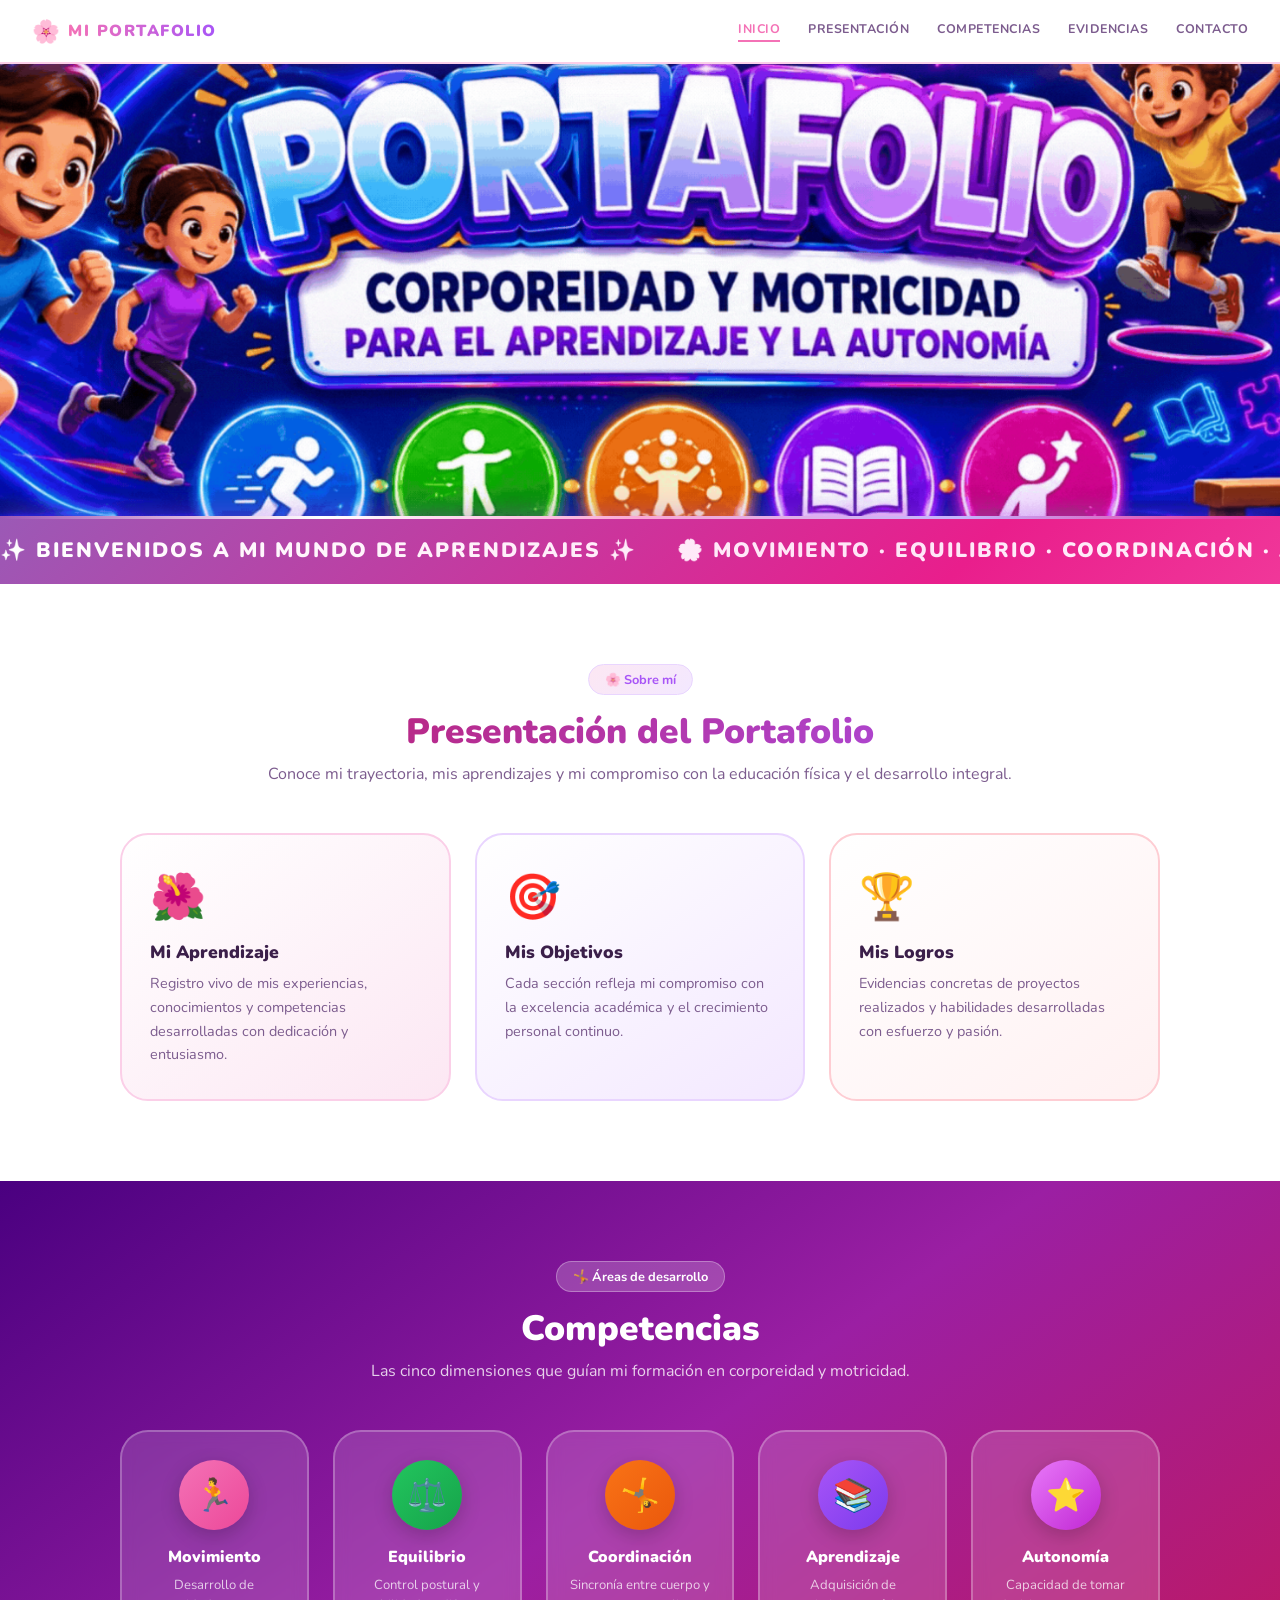
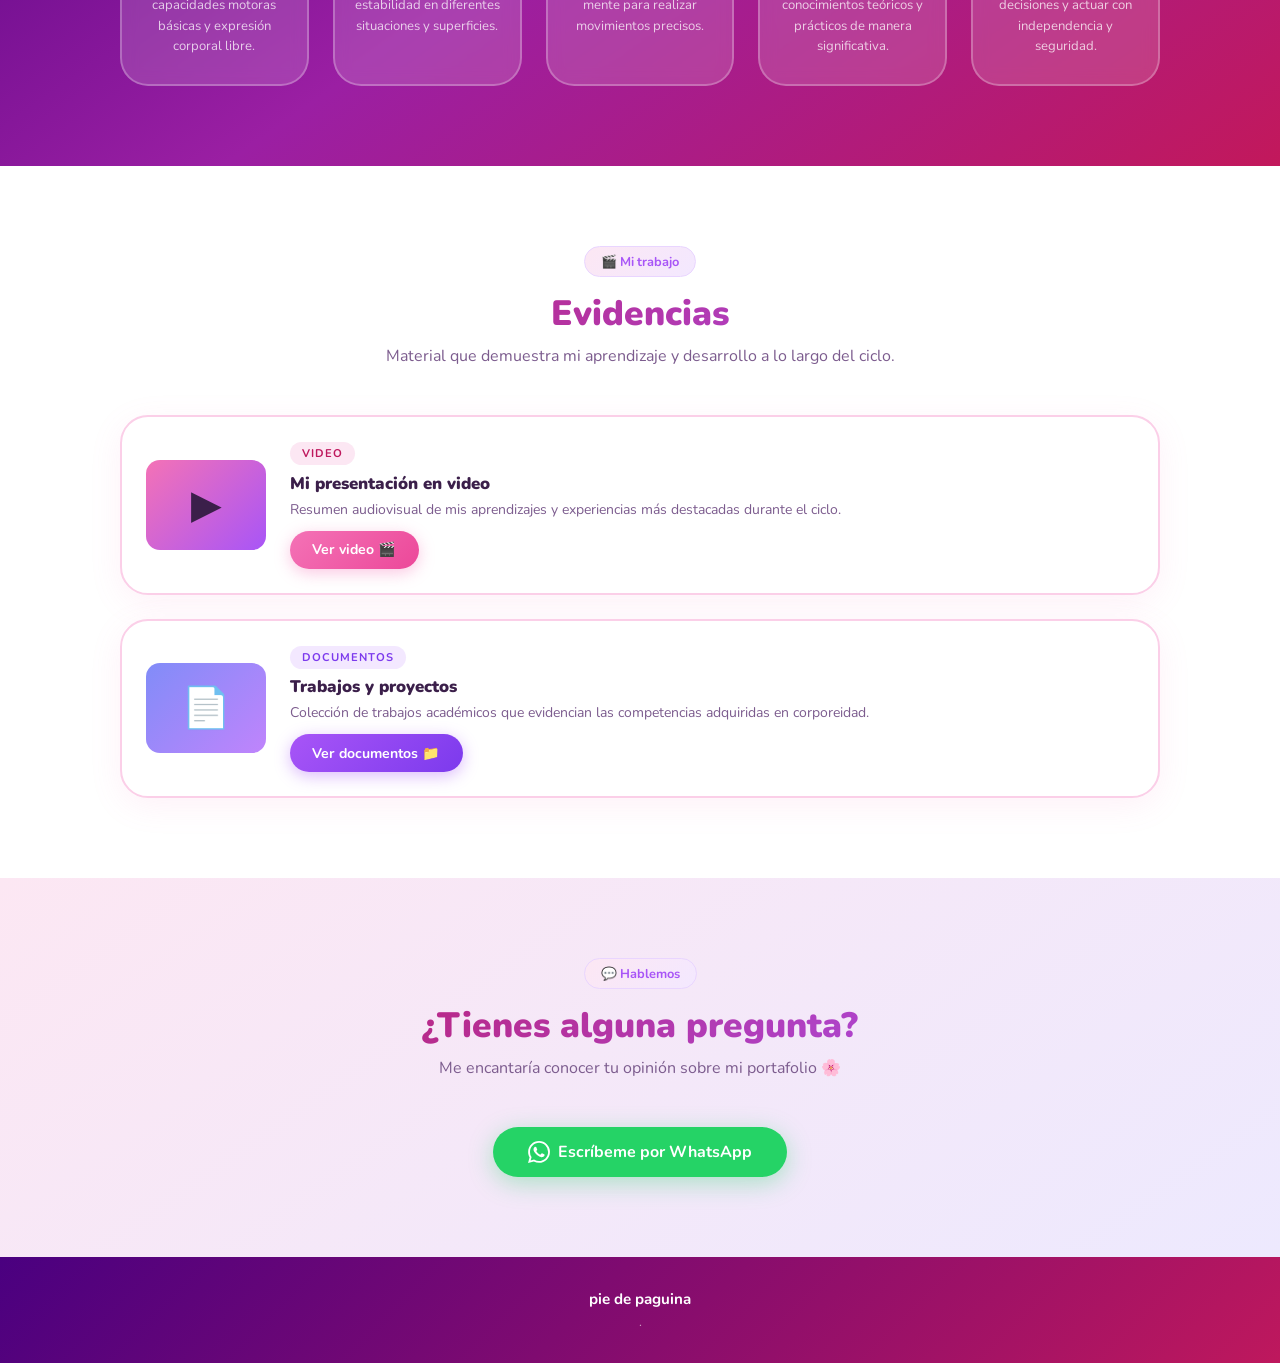
==== index.html @ 46c00621 "Add files via upload" ====
<!DOCTYPE html>
<html lang="es">
<head>
  <meta charset="UTF-8"/>
  <meta name="viewport" content="width=device-width, initial-scale=1.0"/>
  <title>MI PORTAFOLIO — Corporeidad y Motricidad</title>
  <link rel="stylesheet" href="style.css"/>
  <link href="https://fonts.googleapis.com/css2?family=Nunito:wght@400;600;700;900&display=swap" rel="stylesheet"/>
</head>
<body>

  <!-- ══ NAVBAR ══ -->
  <header class="navbar">
    <div class="navbar__brand">
      <span class="navbar__logo-icon">🌸</span>
      <span class="navbar__title">MI PORTAFOLIO</span>
    </div>
    <nav class="navbar__links" id="navLinks">
      <a href="#inicio"       class="navbar__link active">INICIO</a>
      <a href="#presentacion" class="navbar__link">PRESENTACIÓN</a>
      <a href="#competencias" class="navbar__link">COMPETENCIAS</a>
      <a href="#evidencias"   class="navbar__link">EVIDENCIAS</a>
      <a href="#contacto"     class="navbar__link">CONTACTO</a>
    </nav>
    <button class="navbar__hamburger" onclick="toggleMenu()" aria-label="Menú">☰</button>
  </header>

  <!-- ══ BANNER IMAGEN CON EFECTO CUADRITOS ══ -->
  <section class="img-banner" id="inicio">

    <!-- La imagen de fondo -->
    <div class="img-banner__bg" style="background-image: url('imagen1.png');"></div>

    <!-- Cuadritos que tapan la imagen y desaparecen uno a uno -->
    <div class="img-banner__tiles" id="banner-tiles"></div>

    <!-- Texto encima opcional -->
    <div class="img-banner__overlay-text">
      <div class="banner-scroll-wrap">
        <div class="banner-scroll">
          ✨ BIENVENIDOS A MI MUNDO DE APRENDIZAJES ✨ &nbsp;&nbsp;&nbsp;
          🌸 MOVIMIENTO · EQUILIBRIO · COORDINACIÓN · APRENDIZAJE · AUTONOMÍA 🌸 &nbsp;&nbsp;&nbsp;
          ✨ BIENVENIDOS A MI MUNDO DE APRENDIZAJES ✨ &nbsp;&nbsp;&nbsp;
          🌸 MOVIMIENTO · EQUILIBRIO · COORDINACIÓN · APRENDIZAJE · AUTONOMÍA 🌸 &nbsp;&nbsp;&nbsp;
        </div>
      </div>
    </div>

  </section>

  <!-- ══ PRESENTACIÓN ══ -->
  <section class="section" id="presentacion">
    <div class="container">
      <div class="section__head">
        <span class="section__tag">🌸 Sobre mí</span>
        <h2 class="section__title">Presentación del Portafolio</h2>
        <p class="section__desc">Conoce mi trayectoria, mis aprendizajes y mi compromiso con la educación física y el desarrollo integral.</p>
      </div>
      <div class="cards">
        <div class="card card--pink">
          <div class="card__emoji">🌺</div>
          <h3 class="card__title">Mi Aprendizaje</h3>
          <p class="card__text">Registro vivo de mis experiencias, conocimientos y competencias desarrolladas con dedicación y entusiasmo.</p>
        </div>
        <div class="card card--purple">
          <div class="card__emoji">🎯</div>
          <h3 class="card__title">Mis Objetivos</h3>
          <p class="card__text">Cada sección refleja mi compromiso con la excelencia académica y el crecimiento personal continuo.</p>
        </div>
        <div class="card card--rose">
          <div class="card__emoji">🏆</div>
          <h3 class="card__title">Mis Logros</h3>
          <p class="card__text">Evidencias concretas de proyectos realizados y habilidades desarrolladas con esfuerzo y pasión.</p>
        </div>
      </div>
    </div>
  </section>

  <!-- ══ COMPETENCIAS ══ -->
  <section class="section section--grad" id="competencias">
    <div class="container">
      <div class="section__head">
        <span class="section__tag section__tag--light">🤸 Áreas de desarrollo</span>
        <h2 class="section__title section__title--light">Competencias</h2>
        <p class="section__desc section__desc--light">Las cinco dimensiones que guían mi formación en corporeidad y motricidad.</p>
      </div>
      <div class="comp-grid">
        <div class="comp-card">
          <div class="comp-card__circle comp-card__circle--1">🏃</div>
          <h3 class="comp-card__name">Movimiento</h3>
          <p class="comp-card__desc">Desarrollo de capacidades motoras básicas y expresión corporal libre.</p>
        </div>
        <div class="comp-card">
          <div class="comp-card__circle comp-card__circle--2">⚖️</div>
          <h3 class="comp-card__name">Equilibrio</h3>
          <p class="comp-card__desc">Control postural y estabilidad en diferentes situaciones y superficies.</p>
        </div>
        <div class="comp-card">
          <div class="comp-card__circle comp-card__circle--3">🤸</div>
          <h3 class="comp-card__name">Coordinación</h3>
          <p class="comp-card__desc">Sincronía entre cuerpo y mente para realizar movimientos precisos.</p>
        </div>
        <div class="comp-card">
          <div class="comp-card__circle comp-card__circle--4">📚</div>
          <h3 class="comp-card__name">Aprendizaje</h3>
          <p class="comp-card__desc">Adquisición de conocimientos teóricos y prácticos de manera significativa.</p>
        </div>
        <div class="comp-card">
          <div class="comp-card__circle comp-card__circle--5">⭐</div>
          <h3 class="comp-card__name">Autonomía</h3>
          <p class="comp-card__desc">Capacidad de tomar decisiones y actuar con independencia y seguridad.</p>
        </div>
      </div>
    </div>
  </section>

  <!-- ══ EVIDENCIAS ══ -->
  <section class="section" id="evidencias">
    <div class="container">
      <div class="section__head">
        <span class="section__tag">🎬 Mi trabajo</span>
        <h2 class="section__title">Evidencias</h2>
        <p class="section__desc">Material que demuestra mi aprendizaje y desarrollo a lo largo del ciclo.</p>
      </div>
      <div class="ev-grid">
        <div class="ev-card">
          <div class="ev-card__thumb ev-card__thumb--video">
            <div class="ev-card__play">▶</div>
          </div>
          <div class="ev-card__body">
            <span class="ev-card__tag">VIDEO</span>
            <h3 class="ev-card__title">Mi presentación en video</h3>
            <p class="ev-card__desc">Resumen audiovisual de mis aprendizajes y experiencias más destacadas durante el ciclo.</p>
            <a href="#" class="btn btn--pink">Ver video 🎬</a>
          </div>
        </div>
        <div class="ev-card">
          <div class="ev-card__thumb ev-card__thumb--doc">
            <div class="ev-card__play">📄</div>
          </div>
          <div class="ev-card__body">
            <span class="ev-card__tag ev-card__tag--purple">DOCUMENTOS</span>
            <h3 class="ev-card__title">Trabajos y proyectos</h3>
            <p class="ev-card__desc">Colección de trabajos académicos que evidencian las competencias adquiridas en corporeidad.</p>
            <a href="#" class="btn btn--purple">Ver documentos 📁</a>
          </div>
        </div>
      </div>
    </div>
  </section>

  <!-- ══ CONTACTO ══ -->
  <section class="section section--contact" id="contacto">
    <div class="container container--center">
      <div class="section__head">
        <span class="section__tag">💬 Hablemos</span>
        <h2 class="section__title">¿Tienes alguna pregunta?</h2>
        <p class="section__desc">Me encantaría conocer tu opinión sobre mi portafolio 🌸</p>
      </div>
      <a href="https://wa.me/51931507562?text=Hola%2C%20bienvenido%20a%20mi%20portafolio%20%F0%9F%8C%B8" target="_blank" class="btn btn--whatsapp">
        <svg xmlns="http://www.w3.org/2000/svg" width="22" height="22" fill="currentColor" viewBox="0 0 24 24"><path d="M17.472 14.382c-.297-.149-1.758-.867-2.03-.967-.273-.099-.471-.148-.67.15-.197.297-.767.966-.94 1.164-.173.199-.347.223-.644.075-.297-.15-1.255-.463-2.39-1.475-.883-.788-1.48-1.761-1.653-2.059-.173-.297-.018-.458.13-.606.134-.133.298-.347.446-.52.149-.174.198-.298.298-.497.099-.198.05-.371-.025-.52-.075-.149-.669-1.612-.916-2.207-.242-.579-.487-.5-.669-.51-.173-.008-.371-.01-.57-.01-.198 0-.52.074-.792.372-.272.297-1.04 1.016-1.04 2.479 0 1.462 1.065 2.875 1.213 3.074.149.198 2.096 3.2 5.077 4.487.709.306 1.262.489 1.694.625.712.227 1.36.195 1.871.118.571-.085 1.758-.719 2.006-1.413.248-.694.248-1.289.173-1.413-.074-.124-.272-.198-.57-.347m-5.421 7.403h-.004a9.87 9.87 0 01-5.031-1.378l-.361-.214-3.741.982.998-3.648-.235-.374a9.86 9.86 0 01-1.51-5.26c.001-5.45 4.436-9.884 9.888-9.884 2.64 0 5.122 1.03 6.988 2.898a9.825 9.825 0 012.893 6.994c-.003 5.45-4.437 9.884-9.885 9.884m8.413-18.297A11.815 11.815 0 0012.05 0C5.495 0 .16 5.335.157 11.892c0 2.096.547 4.142 1.588 5.945L.057 24l6.305-1.654a11.882 11.882 0 005.683 1.448h.005c6.554 0 11.89-5.335 11.893-11.893a11.821 11.821 0 00-3.48-8.413z"/></svg>
        Escríbeme por WhatsApp
      </a>
    </div>
  </section>

  <!-- ══ FOOTER ══ -->
  <footer class="footer">
    <p class="footer__text">pie de paguina</p>
    <p class="footer__sub">.</p>
  </footer>

  <script src="banner.js"></script>
  <script>
    function toggleMenu(){
      document.getElementById('navLinks').classList.toggle('open');
    }
    const secs = document.querySelectorAll('section[id]');
    const lks  = document.querySelectorAll('.navbar__link');
    window.addEventListener('scroll', () => {
      let cur = '';
      secs.forEach(s => { if(window.scrollY >= s.offsetTop - 80) cur = s.id; });
      lks.forEach(l => {
        l.classList.remove('active');
        if(l.getAttribute('href') === '#'+cur) l.classList.add('active');
      });
    });
  </script>
</body>
</html>
---- style.css ----
/* ══════════════════════════════════════════
   MI PORTAFOLIO — Corporeidad y Motricidad
   Estilo: femenino, suave, rosa-morado-pastel
   ══════════════════════════════════════════ */

:root {
  --pink:       #f472b6;
  --pink-soft:  #fce7f3;
  --pink-mid:   #fbcfe8;
  --purple:     #a855f7;
  --purple-soft:#f3e8ff;
  --purple-mid: #e9d5ff;
  --rose:       #fb7185;
  --lavender:   #c084fc;
  --mauve:      #e879f9;
  --white:      #ffffff;
  --text:       #3b1f4a;
  --text-soft:  #7c5c8e;
  --radius:     18px;
  --radius-lg:  28px;
}

* { margin:0; padding:0; box-sizing:border-box; }
html { scroll-behavior:smooth; }
body {
  font-family: 'Nunito', sans-serif;
  color: var(--text);
  background: #fff;
  overflow-x: hidden;
}

/* ── NAVBAR ── */
.navbar {
  position: fixed; top:0; left:0; right:0; z-index:200;
  display: flex; align-items: center; justify-content: space-between;
  padding: 0 2rem; height: 64px;
  background: rgba(255,255,255,0.92);
  backdrop-filter: blur(12px);
  border-bottom: 2px solid var(--pink-mid);
  box-shadow: 0 4px 24px rgba(244,114,182,0.12);
}
.navbar__brand { display:flex; align-items:center; gap:0.5rem; }
.navbar__logo-icon { font-size:1.4rem; }
.navbar__title {
  font-weight:900; font-size:1rem; letter-spacing:1.5px;
  background: linear-gradient(90deg, var(--pink), var(--purple));
  -webkit-background-clip: text; -webkit-text-fill-color: transparent; background-clip: text;
}
.navbar__links { display:flex; gap:1.75rem; }
.navbar__link {
  color: var(--text-soft); text-decoration:none;
  font-size:0.78rem; font-weight:700; letter-spacing:0.5px;
  transition: color .2s; padding-bottom:3px;
  border-bottom: 2px solid transparent;
}
.navbar__link:hover, .navbar__link.active {
  color: var(--pink);
  border-bottom-color: var(--pink);
}
.navbar__hamburger {
  display:none; background:none; border:none;
  font-size:1.5rem; color:var(--purple); cursor:pointer;
}
.navbar__links.open {
  display: flex; flex-direction: column;
  position: fixed; top:64px; left:0; right:0;
  background: rgba(255,255,255,0.97);
  padding: 1.5rem 2rem 2rem;
  border-bottom: 2px solid var(--pink-mid);
  gap: 1.2rem;
}

/* ── HERO ── */
.hero {
  position: relative; min-height: 100vh;
  display: flex; align-items: center; justify-content: center;
  padding: 100px 2rem 4rem;
  background: linear-gradient(145deg, #fdf4ff 0%, #fce7f3 40%, #ede9fe 100%);
  overflow: hidden;
}

/* Burbujas */
.bubble {
  position:absolute; border-radius:50%; opacity:0.35;
  animation: float 8s ease-in-out infinite;
}
.b1 { width:280px; height:280px; background:radial-gradient(circle, #f9a8d4, #e879f9); top:-60px; left:-60px; animation-duration:9s; }
.b2 { width:200px; height:200px; background:radial-gradient(circle, #c4b5fd, #818cf8); bottom:60px; right:-40px; animation-duration:11s; animation-delay:2s; }
.b3 { width:140px; height:140px; background:radial-gradient(circle, #fbcfe8, #f472b6); top:40%; left:5%; animation-duration:7s; animation-delay:1s; }
.b4 { width:100px; height:100px; background:radial-gradient(circle, #ddd6fe, #a78bfa); top:20%; right:8%; animation-duration:10s; animation-delay:3s; }
.b5 { width:180px; height:180px; background:radial-gradient(circle, #fecdd3, #fb7185); bottom:-30px; left:30%; animation-duration:12s; animation-delay:1.5s; }
@keyframes float {
  0%,100% { transform: translateY(0) scale(1); }
  50%      { transform: translateY(-20px) scale(1.04); }
}

.hero__inner {
  position:relative; z-index:2;
  display:flex; flex-direction:column; align-items:center;
  gap:1.5rem; text-align:center; max-width:900px; width:100%;
}
.hero__badge {
  background: linear-gradient(135deg, var(--pink), var(--purple));
  color:#fff; font-size:0.85rem; font-weight:700;
  padding:0.4rem 1.4rem; border-radius:50px;
  box-shadow: 0 4px 16px rgba(244,114,182,0.4);
  letter-spacing:0.5px;
}
.hero__heading {
  font-family:'Nunito', sans-serif;
  font-size:clamp(2.2rem, 5vw, 3.8rem);
  font-weight:900; line-height:1.1;
  background: linear-gradient(135deg, #be185d, var(--purple), #7c3aed);
  -webkit-background-clip:text; -webkit-text-fill-color:transparent; background-clip:text;
  filter: drop-shadow(0 2px 8px rgba(168,85,247,0.2));
}
.hero__sub {
  font-size:clamp(1rem, 2.5vw, 1.35rem);
  font-weight:700; color:var(--text-soft); letter-spacing:0.5px;
}

/* ── BANNER ANIMADO ── */
.banner {
  position:relative; width:100%; max-width:860px;
  height:78px; border-radius:22px; overflow:hidden;
  background: linear-gradient(135deg, #9b59b6, #e91e8c, #ff69b4, #c471ed, #f64f59);
  background-size:300% 300%;
  animation: gradMove 6s ease infinite;
  box-shadow: 0 8px 32px rgba(168,85,247,0.45), 0 0 0 3px rgba(255,255,255,0.6);
}
@keyframes gradMove {
  0%   { background-position: 0% 50%; }
  50%  { background-position: 100% 50%; }
  100% { background-position: 0% 50%; }
}
.banner::before {
  content:''; position:absolute; inset:4px; border-radius:18px;
  background:rgba(255,255,255,0.12); backdrop-filter:blur(2px); z-index:1;
}
.banner__track {
  position:relative; z-index:3;
  height:100%; display:flex; align-items:center;
  overflow:hidden;
}
.banner__text {
  white-space:nowrap;
  font-size:1.35rem; font-weight:900; letter-spacing:2px;
  text-transform:uppercase;
  background: linear-gradient(90deg, #fff, #ffe4f7, #fff, #e8d5ff, #fff);
  -webkit-background-clip:text; -webkit-text-fill-color:transparent; background-clip:text;
  animation: scroll 22s linear infinite;
  display:inline-block; padding-right:60px;
}
@keyframes scroll {
  from { transform: translateX(100vw); }
  to   { transform: translateX(-100%); }
}

/* Líneas LED */
.banner__led {
  position:absolute; z-index:5;
  box-shadow: 0 0 8px #fff, 0 0 16px #f9a8d4;
}
.banner__led--top    { top:0; left:-30%; width:30%; height:3px; background:linear-gradient(90deg,transparent,#fff,#f9a8d4,transparent); animation:ledT 3.5s linear infinite; }
.banner__led--right  { top:-30%; right:0; width:3px; height:30%; background:linear-gradient(180deg,transparent,#fff,#c4b5fd,transparent); animation:ledR 3.5s linear 0.875s infinite; }
.banner__led--bottom { bottom:0; right:-30%; width:30%; height:3px; background:linear-gradient(270deg,transparent,#fff,#f9a8d4,transparent); animation:ledB 3.5s linear 1.75s infinite; }
.banner__led--left   { bottom:-30%; left:0; width:3px; height:30%; background:linear-gradient(0deg,transparent,#fff,#c4b5fd,transparent); animation:ledL 3.5s linear 2.625s infinite; }
@keyframes ledT { from{left:-30%}  to{left:100%} }
@keyframes ledR { from{top:-30%}   to{top:100%} }
@keyframes ledB { from{right:-30%} to{right:100%} }
@keyframes ledL { from{bottom:-30%} to{bottom:100%} }

/* ── PILLS ── */
.hero__pills { display:flex; flex-wrap:wrap; gap:0.75rem; justify-content:center; }
.pill {
  padding:0.5rem 1.2rem; border-radius:50px;
  font-size:0.85rem; font-weight:700;
  box-shadow: 0 4px 12px rgba(0,0,0,0.08);
  transition: transform 0.2s;
}
.pill:hover { transform: translateY(-3px) scale(1.05); }
.pill--pink     { background:#fce7f3; color:#be185d; border:2px solid #fbcfe8; }
.pill--purple   { background:#f3e8ff; color:#7c3aed; border:2px solid #e9d5ff; }
.pill--rose     { background:#fff1f2; color:#be123c; border:2px solid #fecdd3; }
.pill--lavender { background:#ede9fe; color:#6d28d9; border:2px solid #ddd6fe; }
.pill--mauve    { background:#fdf4ff; color:#86198f; border:2px solid #f5d0fe; }

/* ── SECTIONS ── */
.section { padding:5rem 2rem; }
.section--grad {
  background: linear-gradient(145deg, #4a0080 0%, #9b1fa3 50%, #c2185b 100%);
}
.section--contact {
  background: linear-gradient(145deg, #fce7f3 0%, #ede9fe 100%);
}
.container { max-width:1040px; margin:0 auto; }
.container--center { text-align:center; }

.section__head { text-align:center; margin-bottom:3rem; }
.section__tag {
  display:inline-block;
  background: linear-gradient(135deg, var(--pink-soft), var(--purple-soft));
  color:var(--purple); font-size:0.8rem; font-weight:700;
  padding:0.35rem 1rem; border-radius:50px; margin-bottom:0.75rem;
  border:1.5px solid var(--purple-mid);
}
.section__tag--light {
  background:rgba(255,255,255,0.2); color:#fff;
  border-color:rgba(255,255,255,0.3);
}
.section__title {
  font-size:clamp(1.6rem,3vw,2.2rem); font-weight:900;
  background:linear-gradient(135deg, #be185d, var(--purple));
  -webkit-background-clip:text; -webkit-text-fill-color:transparent; background-clip:text;
  margin-bottom:0.5rem;
}
.section__title--light { background:none; -webkit-text-fill-color:#fff; color:#fff; }
.section__desc { color:var(--text-soft); font-size:1rem; }
.section__desc--light { color:rgba(255,255,255,0.8); }

/* ── CARDS ── */
.cards { display:grid; grid-template-columns:repeat(auto-fit,minmax(260px,1fr)); gap:1.5rem; }
.card {
  border-radius:var(--radius-lg); padding:2rem 1.75rem;
  transition:transform .25s, box-shadow .25s;
  border:2px solid transparent;
}
.card:hover { transform:translateY(-6px); box-shadow:0 20px 48px rgba(168,85,247,0.15); }
.card--pink   { background:linear-gradient(145deg,#fff,var(--pink-soft)); border-color:var(--pink-mid); }
.card--purple { background:linear-gradient(145deg,#fff,var(--purple-soft)); border-color:var(--purple-mid); }
.card--rose   { background:linear-gradient(145deg,#fff,#fff1f2); border-color:#fecdd3; }
.card__emoji  { font-size:2.8rem; margin-bottom:0.75rem; }
.card__title  { font-size:1.1rem; font-weight:900; color:var(--text); margin-bottom:0.5rem; }
.card__text   { color:var(--text-soft); font-size:0.9rem; line-height:1.65; }

/* ── COMPETENCIAS ── */
.comp-grid {
  display:grid; grid-template-columns:repeat(auto-fit,minmax(160px,1fr));
  gap:1.5rem;
}
.comp-card {
  background:rgba(255,255,255,0.15); border:2px solid rgba(255,255,255,0.25);
  border-radius:var(--radius-lg); padding:1.75rem 1rem; text-align:center;
  backdrop-filter:blur(8px);
  transition:transform .25s, background .25s;
}
.comp-card:hover { transform:translateY(-5px); background:rgba(255,255,255,0.25); }
.comp-card__circle {
  width:70px; height:70px; border-radius:50%;
  display:flex; align-items:center; justify-content:center;
  font-size:2rem; margin:0 auto 1rem;
  box-shadow:0 6px 20px rgba(0,0,0,0.2);
}
.comp-card__circle--1 { background:linear-gradient(135deg,#f472b6,#ec4899); }
.comp-card__circle--2 { background:linear-gradient(135deg,#22c55e,#16a34a); }
.comp-card__circle--3 { background:linear-gradient(135deg,#f97316,#ea580c); }
.comp-card__circle--4 { background:linear-gradient(135deg,#a855f7,#7c3aed); }
.comp-card__circle--5 { background:linear-gradient(135deg,#e879f9,#c026d3); }
.comp-card__name { color:#fff; font-weight:900; font-size:1rem; margin-bottom:0.4rem; }
.comp-card__desc { color:rgba(255,255,255,0.75); font-size:0.82rem; line-height:1.55; }

/* ── EVIDENCIAS ── */
.ev-grid { display:flex; flex-direction:column; gap:1.5rem; }
.ev-card {
  display:flex; gap:1.5rem; align-items:center;
  background:#fff; border-radius:var(--radius-lg); padding:1.5rem;
  border:2px solid var(--pink-mid);
  box-shadow:0 8px 32px rgba(244,114,182,0.1);
  transition:transform .25s, box-shadow .25s;
}
.ev-card:hover { transform:translateY(-4px); box-shadow:0 16px 48px rgba(168,85,247,0.15); }
.ev-card__thumb {
  flex-shrink:0; width:120px; height:90px; border-radius:14px;
  display:flex; align-items:center; justify-content:center;
}
.ev-card__thumb--video { background:linear-gradient(135deg,#f472b6,#a855f7); }
.ev-card__thumb--doc   { background:linear-gradient(135deg,#818cf8,#c084fc); }
.ev-card__play  { font-size:2.5rem; }
.ev-card__tag {
  display:inline-block; font-size:0.7rem; font-weight:700; letter-spacing:1px;
  background:var(--pink-soft); color:#be185d;
  padding:0.25rem 0.75rem; border-radius:50px;
  margin-bottom:0.4rem;
}
.ev-card__tag--purple { background:var(--purple-soft); color:#7c3aed; }
.ev-card__title { font-size:1.05rem; font-weight:900; color:var(--text); margin-bottom:0.3rem; }
.ev-card__desc  { color:var(--text-soft); font-size:0.875rem; margin-bottom:0.75rem; }

/* ── BOTONES ── */
.btn {
  display:inline-flex; align-items:center; gap:0.5rem;
  padding:0.6rem 1.4rem; border-radius:50px;
  font-size:0.88rem; font-weight:700; text-decoration:none;
  transition:all .2s; cursor:pointer;
}
.btn--pink   { background:linear-gradient(135deg,var(--pink),#ec4899); color:#fff; box-shadow:0 4px 16px rgba(244,114,182,0.4); }
.btn--pink:hover   { transform:translateY(-2px); box-shadow:0 8px 24px rgba(244,114,182,0.5); }
.btn--purple { background:linear-gradient(135deg,var(--purple),#7c3aed); color:#fff; box-shadow:0 4px 16px rgba(168,85,247,0.4); }
.btn--purple:hover { transform:translateY(-2px); box-shadow:0 8px 24px rgba(168,85,247,0.5); }
.btn--whatsapp {
  background:#25d366; color:#fff;
  font-size:1rem; padding:0.85rem 2.2rem;
  box-shadow:0 6px 24px rgba(37,211,102,0.35);
}
.btn--whatsapp:hover { background:#1ebe5d; transform:translateY(-3px); box-shadow:0 12px 32px rgba(37,211,102,0.45); }

/* ── FOOTER ── */
.footer {
  background:linear-gradient(135deg,#4a0080,#be185d);
  text-align:center; padding:2rem;
}
.footer__text { color:#fff; font-weight:700; font-size:0.95rem; }
.footer__sub  { color:rgba(255,255,255,0.6); font-size:0.8rem; margin-top:0.3rem; }

/* ── RESPONSIVE ── */
@media(max-width:768px){
  .navbar__links:not(.open) { display:none; }
  .navbar__hamburger { display:block; }
  .ev-card { flex-direction:column; text-align:center; }
  .ev-card__thumb { width:100%; height:110px; }
  .banner { height:68px; }
  .banner__text { font-size:1rem; }
  .comp-grid { grid-template-columns:repeat(2,1fr); }
}
@media(max-width:480px){
  .comp-grid { grid-template-columns:1fr; }
}
@media(prefers-reduced-motion:reduce){
  .banner__text, .banner__led, .bubble { animation:none; }
}


/* ══════════════════════════════════════
   BANNER IMAGEN CON EFECTO CUADRITOS
   ══════════════════════════════════════ */

.img-banner {
  position: relative;
  width: 100%;
  height: 520px;
  margin-top: 64px; /* altura navbar */
  overflow: hidden;
}

/* La imagen de fondo */
.img-banner__bg {
  position: absolute;
  inset: 0;
  background-size: cover;
  background-position: center top;
  background-repeat: no-repeat;
  z-index: 0;
}

/* Contenedor de los cuadritos */
.img-banner__tiles {
  position: absolute;
  inset: 0;
  z-index: 2;
  display: grid;
  grid-template-columns: repeat(20, 1fr);
  grid-template-rows: repeat(8, 1fr);
}

/* Cada cuadrito */
.tile {
  background: linear-gradient(135deg, #f3e8ff, #fce7f3, #ede9fe);
  opacity: 1;
  animation: tileReveal 0.4s ease forwards;
}

@keyframes tileReveal {
  0%   { opacity: 1; transform: scale(1); }
  60%  { opacity: 0.3; transform: scale(0.85); border-radius: 6px; }
  100% { opacity: 0; transform: scale(0); }
}

/* Banner de texto scrolling abajo de la imagen */
.img-banner__overlay-text {
  position: absolute;
  bottom: 0;
  left: 0; right: 0;
  z-index: 3;
  overflow: hidden;
  height: 68px;
  background: linear-gradient(135deg, #9b59b6, #e91e8c, #ff69b4, #c471ed, #f64f59);
  background-size: 300% 300%;
  animation: gradMove 6s ease infinite;
  box-shadow: 0 -4px 24px rgba(168,85,247,0.35);
}

/* Líneas LED en el banner de texto */
.img-banner__overlay-text::before {
  content: '';
  position: absolute;
  top: 0; left: 0; right: 0;
  height: 3px;
  background: linear-gradient(90deg, transparent, #fff, #f9a8d4, #c4b5fd, transparent);
  animation: ledShine 2s linear infinite;
}
@keyframes ledShine {
  from { transform: translateX(-100%); }
  to   { transform: translateX(100%); }
}

.banner-scroll-wrap {
  height: 100%;
  display: flex;
  align-items: center;
  overflow: hidden;
}

.banner-scroll {
  white-space: nowrap;
  font-family: 'Nunito', sans-serif;
  font-size: 1.3rem;
  font-weight: 900;
  letter-spacing: 2px;
  text-transform: uppercase;
  background: linear-gradient(90deg, #fff, #ffe4f7, #fff, #e8d5ff, #fff);
  -webkit-background-clip: text;
  -webkit-text-fill-color: transparent;
  background-clip: text;
  animation: scroll 22s linear infinite;
  display: inline-block;
  padding-right: 80px;
}

@keyframes gradMove {
  0%   { background-position: 0% 50%; }
  50%  { background-position: 100% 50%; }
  100% { background-position: 0% 50%; }
}

@media (max-width: 768px) {
  .img-banner { height: 320px; }
  .img-banner__tiles {
    grid-template-columns: repeat(10, 1fr);
    grid-template-rows: repeat(6, 1fr);
  }
  .banner-scroll { font-size: 0.95rem; }
  .img-banner__overlay-text { height: 56px; }
}
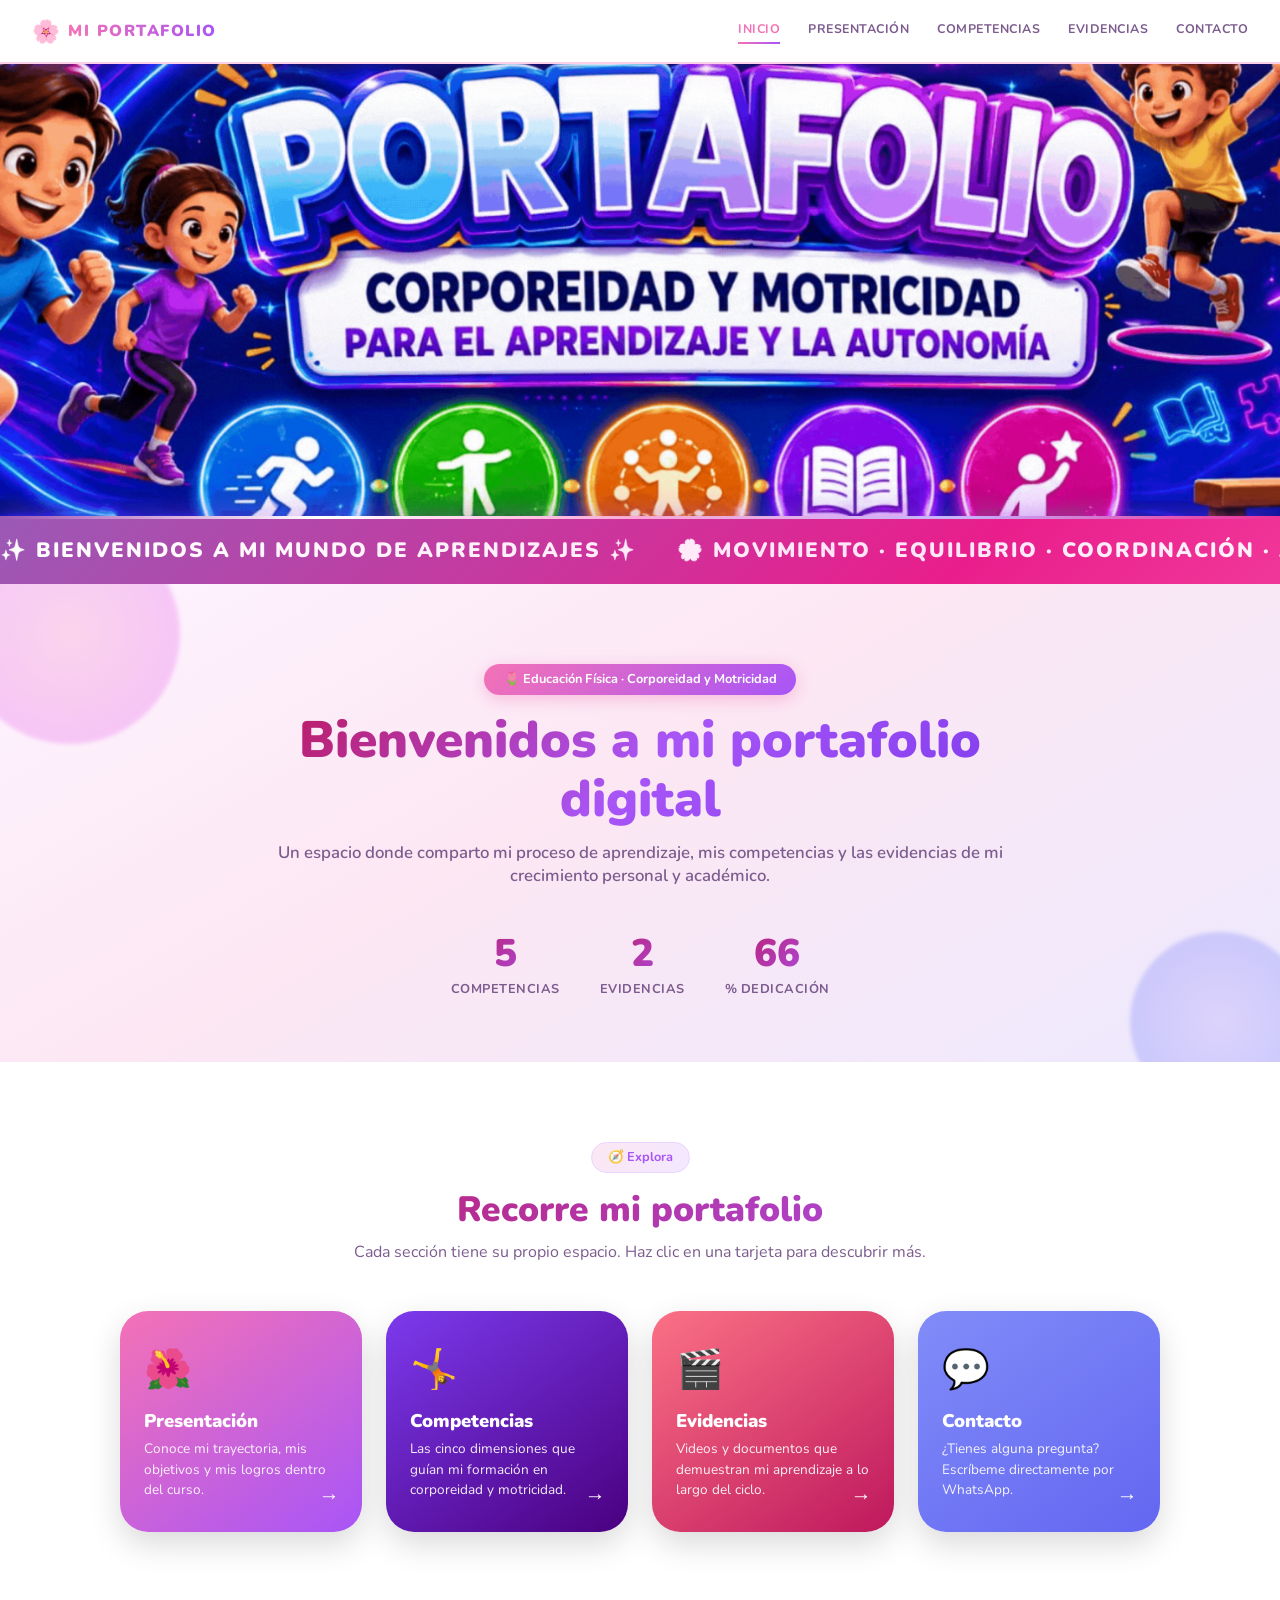
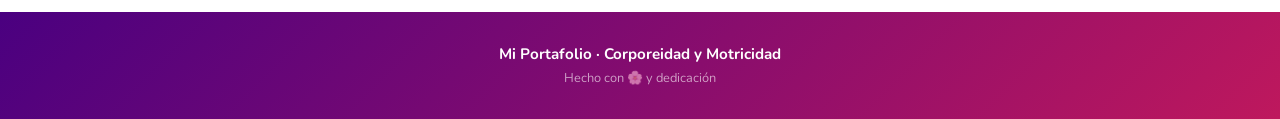
==== commit 03224e83: "Add files via upload" ====
--- a/index.html
+++ b/index.html
@@ -16,25 +16,19 @@
       <span class="navbar__title">MI PORTAFOLIO</span>
     </div>
     <nav class="navbar__links" id="navLinks">
-      <a href="#inicio"       class="navbar__link active">INICIO</a>
-      <a href="#presentacion" class="navbar__link">PRESENTACIÓN</a>
-      <a href="#competencias" class="navbar__link">COMPETENCIAS</a>
-      <a href="#evidencias"   class="navbar__link">EVIDENCIAS</a>
-      <a href="#contacto"     class="navbar__link">CONTACTO</a>
+      <a href="index.html" class="navbar__link">INICIO</a>
+      <a href="presentacion.html" class="navbar__link">PRESENTACIÓN</a>
+      <a href="competencias.html" class="navbar__link">COMPETENCIAS</a>
+      <a href="evidencias.html" class="navbar__link">EVIDENCIAS</a>
+      <a href="contacto.html" class="navbar__link">CONTACTO</a>
     </nav>
     <button class="navbar__hamburger" onclick="toggleMenu()" aria-label="Menú">☰</button>
   </header>
 
   <!-- ══ BANNER IMAGEN CON EFECTO CUADRITOS ══ -->
-  <section class="img-banner" id="inicio">
-
-    <!-- La imagen de fondo -->
+  <section class="img-banner">
     <div class="img-banner__bg" style="background-image: url('imagen1.png');"></div>
-
-    <!-- Cuadritos que tapan la imagen y desaparecen uno a uno -->
     <div class="img-banner__tiles" id="banner-tiles"></div>
-
-    <!-- Texto encima opcional -->
     <div class="img-banner__overlay-text">
       <div class="banner-scroll-wrap">
         <div class="banner-scroll">
@@ -45,146 +39,72 @@
         </div>
       </div>
     </div>
-
   </section>
 
-  <!-- ══ PRESENTACIÓN ══ -->
-  <section class="section" id="presentacion">
-    <div class="container">
-      <div class="section__head">
-        <span class="section__tag">🌸 Sobre mí</span>
-        <h2 class="section__title">Presentación del Portafolio</h2>
-        <p class="section__desc">Conoce mi trayectoria, mis aprendizajes y mi compromiso con la educación física y el desarrollo integral.</p>
-      </div>
-      <div class="cards">
-        <div class="card card--pink">
-          <div class="card__emoji">🌺</div>
-          <h3 class="card__title">Mi Aprendizaje</h3>
-          <p class="card__text">Registro vivo de mis experiencias, conocimientos y competencias desarrolladas con dedicación y entusiasmo.</p>
-        </div>
-        <div class="card card--purple">
-          <div class="card__emoji">🎯</div>
-          <h3 class="card__title">Mis Objetivos</h3>
-          <p class="card__text">Cada sección refleja mi compromiso con la excelencia académica y el crecimiento personal continuo.</p>
-        </div>
-        <div class="card card--rose">
-          <div class="card__emoji">🏆</div>
-          <h3 class="card__title">Mis Logros</h3>
-          <p class="card__text">Evidencias concretas de proyectos realizados y habilidades desarrolladas con esfuerzo y pasión.</p>
-        </div>
+  <!-- ══ HERO / INTRO ══ -->
+  <section class="page-hero" style="margin-top:0;">
+    <div class="page-hero__inner">
+      <span class="page-hero__badge">🌷 Educación Física · Corporeidad y Motricidad</span>
+      <h1 class="page-hero__title">Bienvenidos a mi portafolio digital</h1>
+      <p class="page-hero__desc">Un espacio donde comparto mi proceso de aprendizaje, mis competencias y las evidencias de mi crecimiento personal y académico.</p>
+      <div class="stats">
+        <div class="stat"><div class="stat__num" data-count="5">0</div><div class="stat__label">Competencias</div></div>
+        <div class="stat"><div class="stat__num" data-count="2">0</div><div class="stat__label">Evidencias</div></div>
+        <div class="stat"><div class="stat__num" data-count="100">0</div><div class="stat__label">% Dedicación</div></div>
       </div>
     </div>
   </section>
 
-  <!-- ══ COMPETENCIAS ══ -->
-  <section class="section section--grad" id="competencias">
+  <!-- ══ HUB DE NAVEGACIÓN ══ -->
+  <section class="section">
     <div class="container">
-      <div class="section__head">
-        <span class="section__tag section__tag--light">🤸 Áreas de desarrollo</span>
-        <h2 class="section__title section__title--light">Competencias</h2>
-        <p class="section__desc section__desc--light">Las cinco dimensiones que guían mi formación en corporeidad y motricidad.</p>
+      <div class="section__head reveal">
+        <span class="section__tag">🧭 Explora</span>
+        <h2 class="section__title">Recorre mi portafolio</h2>
+        <p class="section__desc">Cada sección tiene su propio espacio. Haz clic en una tarjeta para descubrir más.</p>
       </div>
-      <div class="comp-grid">
-        <div class="comp-card">
-          <div class="comp-card__circle comp-card__circle--1">🏃</div>
-          <h3 class="comp-card__name">Movimiento</h3>
-          <p class="comp-card__desc">Desarrollo de capacidades motoras básicas y expresión corporal libre.</p>
-        </div>
-        <div class="comp-card">
-          <div class="comp-card__circle comp-card__circle--2">⚖️</div>
-          <h3 class="comp-card__name">Equilibrio</h3>
-          <p class="comp-card__desc">Control postural y estabilidad en diferentes situaciones y superficies.</p>
-        </div>
-        <div class="comp-card">
-          <div class="comp-card__circle comp-card__circle--3">🤸</div>
-          <h3 class="comp-card__name">Coordinación</h3>
-          <p class="comp-card__desc">Sincronía entre cuerpo y mente para realizar movimientos precisos.</p>
-        </div>
-        <div class="comp-card">
-          <div class="comp-card__circle comp-card__circle--4">📚</div>
-          <h3 class="comp-card__name">Aprendizaje</h3>
-          <p class="comp-card__desc">Adquisición de conocimientos teóricos y prácticos de manera significativa.</p>
-        </div>
-        <div class="comp-card">
-          <div class="comp-card__circle comp-card__circle--5">⭐</div>
-          <h3 class="comp-card__name">Autonomía</h3>
-          <p class="comp-card__desc">Capacidad de tomar decisiones y actuar con independencia y seguridad.</p>
-        </div>
+      <div class="hub-grid">
+        <a href="presentacion.html" class="hub-card hub-card--1 reveal reveal--scale">
+          <span class="hub-card__icon">🌺</span>
+          <h3 class="hub-card__title">Presentación</h3>
+          <p class="hub-card__desc">Conoce mi trayectoria, mis objetivos y mis logros dentro del curso.</p>
+          <span class="hub-card__arrow">→</span>
+        </a>
+        <a href="competencias.html" class="hub-card hub-card--2 reveal reveal--scale">
+          <span class="hub-card__icon">🤸</span>
+          <h3 class="hub-card__title">Competencias</h3>
+          <p class="hub-card__desc">Las cinco dimensiones que guían mi formación en corporeidad y motricidad.</p>
+          <span class="hub-card__arrow">→</span>
+        </a>
+        <a href="evidencias.html" class="hub-card hub-card--3 reveal reveal--scale">
+          <span class="hub-card__icon">🎬</span>
+          <h3 class="hub-card__title">Evidencias</h3>
+          <p class="hub-card__desc">Videos y documentos que demuestran mi aprendizaje a lo largo del ciclo.</p>
+          <span class="hub-card__arrow">→</span>
+        </a>
+        <a href="contacto.html" class="hub-card hub-card--4 reveal reveal--scale">
+          <span class="hub-card__icon">💬</span>
+          <h3 class="hub-card__title">Contacto</h3>
+          <p class="hub-card__desc">¿Tienes alguna pregunta? Escríbeme directamente por WhatsApp.</p>
+          <span class="hub-card__arrow">→</span>
+        </a>
       </div>
-    </div>
-  </section>
-
-  <!-- ══ EVIDENCIAS ══ -->
-  <section class="section" id="evidencias">
-    <div class="container">
-      <div class="section__head">
-        <span class="section__tag">🎬 Mi trabajo</span>
-        <h2 class="section__title">Evidencias</h2>
-        <p class="section__desc">Material que demuestra mi aprendizaje y desarrollo a lo largo del ciclo.</p>
-      </div>
-      <div class="ev-grid">
-        <div class="ev-card">
-          <div class="ev-card__thumb ev-card__thumb--video">
-            <div class="ev-card__play">▶</div>
-          </div>
-          <div class="ev-card__body">
-            <span class="ev-card__tag">VIDEO</span>
-            <h3 class="ev-card__title">Mi presentación en video</h3>
-            <p class="ev-card__desc">Resumen audiovisual de mis aprendizajes y experiencias más destacadas durante el ciclo.</p>
-            <a href="#" class="btn btn--pink">Ver video 🎬</a>
-          </div>
-        </div>
-        <div class="ev-card">
-          <div class="ev-card__thumb ev-card__thumb--doc">
-            <div class="ev-card__play">📄</div>
-          </div>
-          <div class="ev-card__body">
-            <span class="ev-card__tag ev-card__tag--purple">DOCUMENTOS</span>
-            <h3 class="ev-card__title">Trabajos y proyectos</h3>
-            <p class="ev-card__desc">Colección de trabajos académicos que evidencian las competencias adquiridas en corporeidad.</p>
-            <a href="#" class="btn btn--purple">Ver documentos 📁</a>
-          </div>
-        </div>
-      </div>
-    </div>
-  </section>
-
-  <!-- ══ CONTACTO ══ -->
-  <section class="section section--contact" id="contacto">
-    <div class="container container--center">
-      <div class="section__head">
-        <span class="section__tag">💬 Hablemos</span>
-        <h2 class="section__title">¿Tienes alguna pregunta?</h2>
-        <p class="section__desc">Me encantaría conocer tu opinión sobre mi portafolio 🌸</p>
-      </div>
-      <a href="https://wa.me/51931507562?text=Hola%2C%20bienvenido%20a%20mi%20portafolio%20%F0%9F%8C%B8" target="_blank" class="btn btn--whatsapp">
-        <svg xmlns="http://www.w3.org/2000/svg" width="22" height="22" fill="currentColor" viewBox="0 0 24 24"><path d="M17.472 14.382c-.297-.149-1.758-.867-2.03-.967-.273-.099-.471-.148-.67.15-.197.297-.767.966-.94 1.164-.173.199-.347.223-.644.075-.297-.15-1.255-.463-2.39-1.475-.883-.788-1.48-1.761-1.653-2.059-.173-.297-.018-.458.13-.606.134-.133.298-.347.446-.52.149-.174.198-.298.298-.497.099-.198.05-.371-.025-.52-.075-.149-.669-1.612-.916-2.207-.242-.579-.487-.5-.669-.51-.173-.008-.371-.01-.57-.01-.198 0-.52.074-.792.372-.272.297-1.04 1.016-1.04 2.479 0 1.462 1.065 2.875 1.213 3.074.149.198 2.096 3.2 5.077 4.487.709.306 1.262.489 1.694.625.712.227 1.36.195 1.871.118.571-.085 1.758-.719 2.006-1.413.248-.694.248-1.289.173-1.413-.074-.124-.272-.198-.57-.347m-5.421 7.403h-.004a9.87 9.87 0 01-5.031-1.378l-.361-.214-3.741.982.998-3.648-.235-.374a9.86 9.86 0 01-1.51-5.26c.001-5.45 4.436-9.884 9.888-9.884 2.64 0 5.122 1.03 6.988 2.898a9.825 9.825 0 012.893 6.994c-.003 5.45-4.437 9.884-9.885 9.884m8.413-18.297A11.815 11.815 0 0012.05 0C5.495 0 .16 5.335.157 11.892c0 2.096.547 4.142 1.588 5.945L.057 24l6.305-1.654a11.882 11.882 0 005.683 1.448h.005c6.554 0 11.89-5.335 11.893-11.893a11.821 11.821 0 00-3.48-8.413z"/></svg>
-        Escríbeme por WhatsApp
-      </a>
     </div>
   </section>
 
   <!-- ══ FOOTER ══ -->
   <footer class="footer">
-    <p class="footer__text">pie de paguina</p>
-    <p class="footer__sub">.</p>
+    <p class="footer__text">Mi Portafolio · Corporeidad y Motricidad</p>
+    <p class="footer__sub">Hecho con 🌸 y dedicación</p>
   </footer>
 
-  <script src="banner.js"></script>
+  <button class="scrolltop" id="scrollTop" aria-label="Volver arriba">↑</button>
+
+  <script src="script.js"></script>
   <script>
-    function toggleMenu(){
-      document.getElementById('navLinks').classList.toggle('open');
-    }
-    const secs = document.querySelectorAll('section[id]');
-    const lks  = document.querySelectorAll('.navbar__link');
-    window.addEventListener('scroll', () => {
-      let cur = '';
-      secs.forEach(s => { if(window.scrollY >= s.offsetTop - 80) cur = s.id; });
-      lks.forEach(l => {
-        l.classList.remove('active');
-        if(l.getAttribute('href') === '#'+cur) l.classList.add('active');
-      });
-    });
+    const stBtn = document.getElementById('scrollTop');
+    window.addEventListener('scroll', ()=> stBtn.classList.toggle('scrolltop--show', window.scrollY > 400));
+    stBtn.addEventListener('click', ()=> window.scrollTo({top:0, behavior:'smooth'}));
   </script>
 </body>
 </html>
--- a/style.css
+++ b/style.css
@@ -441,3 +441,152 @@
   .banner-scroll { font-size: 0.95rem; }
   .img-banner__overlay-text { height: 56px; }
 }
+
+
+/* ══════════════════════════════════════════
+   MEJORAS — Multi-página, más "wow"
+   ══════════════════════════════════════════ */
+
+.navbar { transition: box-shadow .3s, padding .3s; }
+.navbar--scrolled { box-shadow: 0 8px 32px rgba(168,85,247,0.22); }
+
+.navbar__link { position:relative; }
+.navbar__link::after{
+  content:''; position:absolute; left:0; bottom:-4px; height:2px; width:0;
+  background:linear-gradient(90deg,var(--pink),var(--purple));
+  transition:width .25s ease;
+}
+.navbar__link:hover::after, .navbar__link.active::after{ width:100%; }
+.navbar__link.active{ border-bottom-color:transparent; }
+
+.navbar__logo-icon{ display:inline-block; animation: wiggle 4s ease-in-out infinite; }
+@keyframes wiggle{
+  0%,100%{ transform:rotate(0deg); }
+  10%{ transform:rotate(-12deg); }
+  20%{ transform:rotate(10deg); }
+  30%{ transform:rotate(0deg); }
+}
+
+.reveal{ opacity:0; transform:translateY(36px); transition:opacity .7s ease, transform .7s ease; }
+.reveal--in{ opacity:1; transform:translateY(0); }
+.reveal--scale{ transform:translateY(0) scale(0.85); }
+.reveal--scale.reveal--in{ transform:scale(1); }
+.reveal--left{ transform:translateX(-40px); }
+.reveal--left.reveal--in{ transform:translateX(0); }
+.reveal--right{ transform:translateX(40px); }
+.reveal--right.reveal--in{ transform:translateX(0); }
+
+.cards .card:nth-child(1){ transition-delay:.05s; }
+.cards .card:nth-child(2){ transition-delay:.18s; }
+.cards .card:nth-child(3){ transition-delay:.31s; }
+.comp-grid .comp-card:nth-child(1){ transition-delay:.03s; }
+.comp-grid .comp-card:nth-child(2){ transition-delay:.10s; }
+.comp-grid .comp-card:nth-child(3){ transition-delay:.17s; }
+.comp-grid .comp-card:nth-child(4){ transition-delay:.24s; }
+.comp-grid .comp-card:nth-child(5){ transition-delay:.31s; }
+
+.card, .comp-card, .ev-card{ will-change:transform; }
+.card:hover{ box-shadow:0 24px 56px rgba(168,85,247,0.22); }
+.card__emoji{ display:inline-block; transition:transform .35s; }
+.card:hover .card__emoji{ transform:scale(1.25) rotate(-8deg); }
+.comp-card__circle{ transition:transform .35s; }
+.comp-card:hover .comp-card__circle{ transform:scale(1.15) rotate(8deg); }
+
+.page-hero{
+  position:relative; margin-top:64px; padding:5rem 2rem 4rem;
+  text-align:center; overflow:hidden;
+  background: linear-gradient(150deg,#fdf4ff 0%, #fce7f3 45%, #ede9fe 100%);
+}
+.page-hero::before, .page-hero::after{
+  content:''; position:absolute; border-radius:50%; opacity:.4; filter:blur(2px);
+  animation: float 9s ease-in-out infinite;
+}
+.page-hero::before{ width:220px; height:220px; background:radial-gradient(circle,#f9a8d4,#e879f9); top:-60px; left:-40px; }
+.page-hero::after{ width:180px; height:180px; background:radial-gradient(circle,#c4b5fd,#818cf8); bottom:-50px; right:-30px; animation-delay:2s; }
+.page-hero__inner{ position:relative; z-index:2; max-width:760px; margin:0 auto; }
+.page-hero__badge{
+  display:inline-block; background:linear-gradient(135deg,var(--pink),var(--purple));
+  color:#fff; font-size:.8rem; font-weight:700; padding:.4rem 1.2rem;
+  border-radius:50px; margin-bottom:1rem; box-shadow:0 4px 16px rgba(244,114,182,.4);
+  animation: popIn .6s ease;
+}
+.page-hero__title{
+  font-size:clamp(1.9rem,4.5vw,3.2rem); font-weight:900; line-height:1.15;
+  background:linear-gradient(135deg,#be185d,var(--purple),#7c3aed);
+  -webkit-background-clip:text; -webkit-text-fill-color:transparent; background-clip:text;
+  margin-bottom:.75rem; animation: popIn .7s ease;
+}
+.page-hero__desc{ color:var(--text-soft); font-size:1.05rem; font-weight:600; animation: popIn .8s ease; }
+@keyframes popIn{
+  from{ opacity:0; transform:translateY(14px) scale(.97); }
+  to{ opacity:1; transform:translateY(0) scale(1); }
+}
+
+.back-link{
+  display:inline-flex; align-items:center; gap:.4rem;
+  color:var(--purple); font-weight:700; font-size:.85rem; text-decoration:none;
+  margin-bottom:1.25rem; transition:transform .2s;
+}
+.back-link:hover{ transform:translateX(-4px); }
+
+.hub-grid{
+  display:grid; grid-template-columns:repeat(auto-fit,minmax(230px,1fr));
+  gap:1.5rem; margin-top:1rem;
+}
+.hub-card{
+  position:relative; display:block; text-decoration:none; overflow:hidden;
+  border-radius:var(--radius-lg); padding:2rem 1.5rem; color:#fff;
+  box-shadow:0 12px 32px rgba(0,0,0,.15);
+  transition:transform .35s cubic-bezier(.2,.9,.3,1.3), box-shadow .35s;
+}
+.hub-card:hover{ transform:translateY(-8px) scale(1.02); box-shadow:0 24px 48px rgba(0,0,0,.22); }
+.hub-card::before{
+  content:''; position:absolute; inset:0; opacity:0; background:rgba(255,255,255,.14);
+  transition:opacity .3s;
+}
+.hub-card:hover::before{ opacity:1; }
+.hub-card__icon{ font-size:2.4rem; display:block; margin-bottom:.75rem; transition:transform .35s; }
+.hub-card:hover .hub-card__icon{ transform:scale(1.2) rotate(-6deg); }
+.hub-card__title{ font-size:1.15rem; font-weight:900; margin-bottom:.4rem; }
+.hub-card__desc{ font-size:.85rem; opacity:.92; line-height:1.5; }
+.hub-card__arrow{ position:absolute; right:1.4rem; bottom:1.4rem; font-size:1.3rem; transition:transform .3s; }
+.hub-card:hover .hub-card__arrow{ transform:translateX(6px); }
+.hub-card--1{ background:linear-gradient(145deg,#f472b6,#a855f7); }
+.hub-card--2{ background:linear-gradient(145deg,#7c3aed,#4a0080); }
+.hub-card--3{ background:linear-gradient(145deg,#fb7185,#be185d); }
+.hub-card--4{ background:linear-gradient(145deg,#818cf8,#6366f1); }
+
+.stats{ display:flex; flex-wrap:wrap; justify-content:center; gap:2.5rem; margin-top:2.5rem; }
+.stat{ text-align:center; }
+.stat__num{
+  font-size:2.4rem; font-weight:900;
+  background:linear-gradient(135deg,#be185d,var(--purple));
+  -webkit-background-clip:text; -webkit-text-fill-color:transparent; background-clip:text;
+}
+.stat__label{ font-size:.8rem; font-weight:700; color:var(--text-soft); letter-spacing:.5px; text-transform:uppercase; }
+
+.scrolltop{
+  position:fixed; bottom:1.5rem; right:1.5rem; z-index:150;
+  width:46px; height:46px; border-radius:50%; border:none; cursor:pointer;
+  background:linear-gradient(135deg,var(--pink),var(--purple)); color:#fff; font-size:1.2rem;
+  box-shadow:0 8px 24px rgba(168,85,247,.4);
+  display:flex; align-items:center; justify-content:center;
+  opacity:0; pointer-events:none; transform:translateY(12px);
+  transition:opacity .3s, transform .3s;
+}
+.scrolltop--show{ opacity:1; pointer-events:auto; transform:translateY(0); }
+.scrolltop:hover{ transform:translateY(-4px) scale(1.06); }
+
+.btn{ position:relative; overflow:hidden; }
+.btn::before{
+  content:''; position:absolute; top:0; left:-60%; width:40%; height:100%;
+  background:linear-gradient(120deg, transparent, rgba(255,255,255,.55), transparent);
+  transform:skewX(-20deg);
+}
+.btn:hover::before{ animation: shine .9s ease; }
+@keyframes shine{ from{ left:-60%; } to{ left:130%; } }
+
+@media(prefers-reduced-motion:reduce){
+  .reveal{ opacity:1; transform:none; transition:none; }
+  .navbar__logo-icon, .page-hero::before, .page-hero::after{ animation:none; }
+}
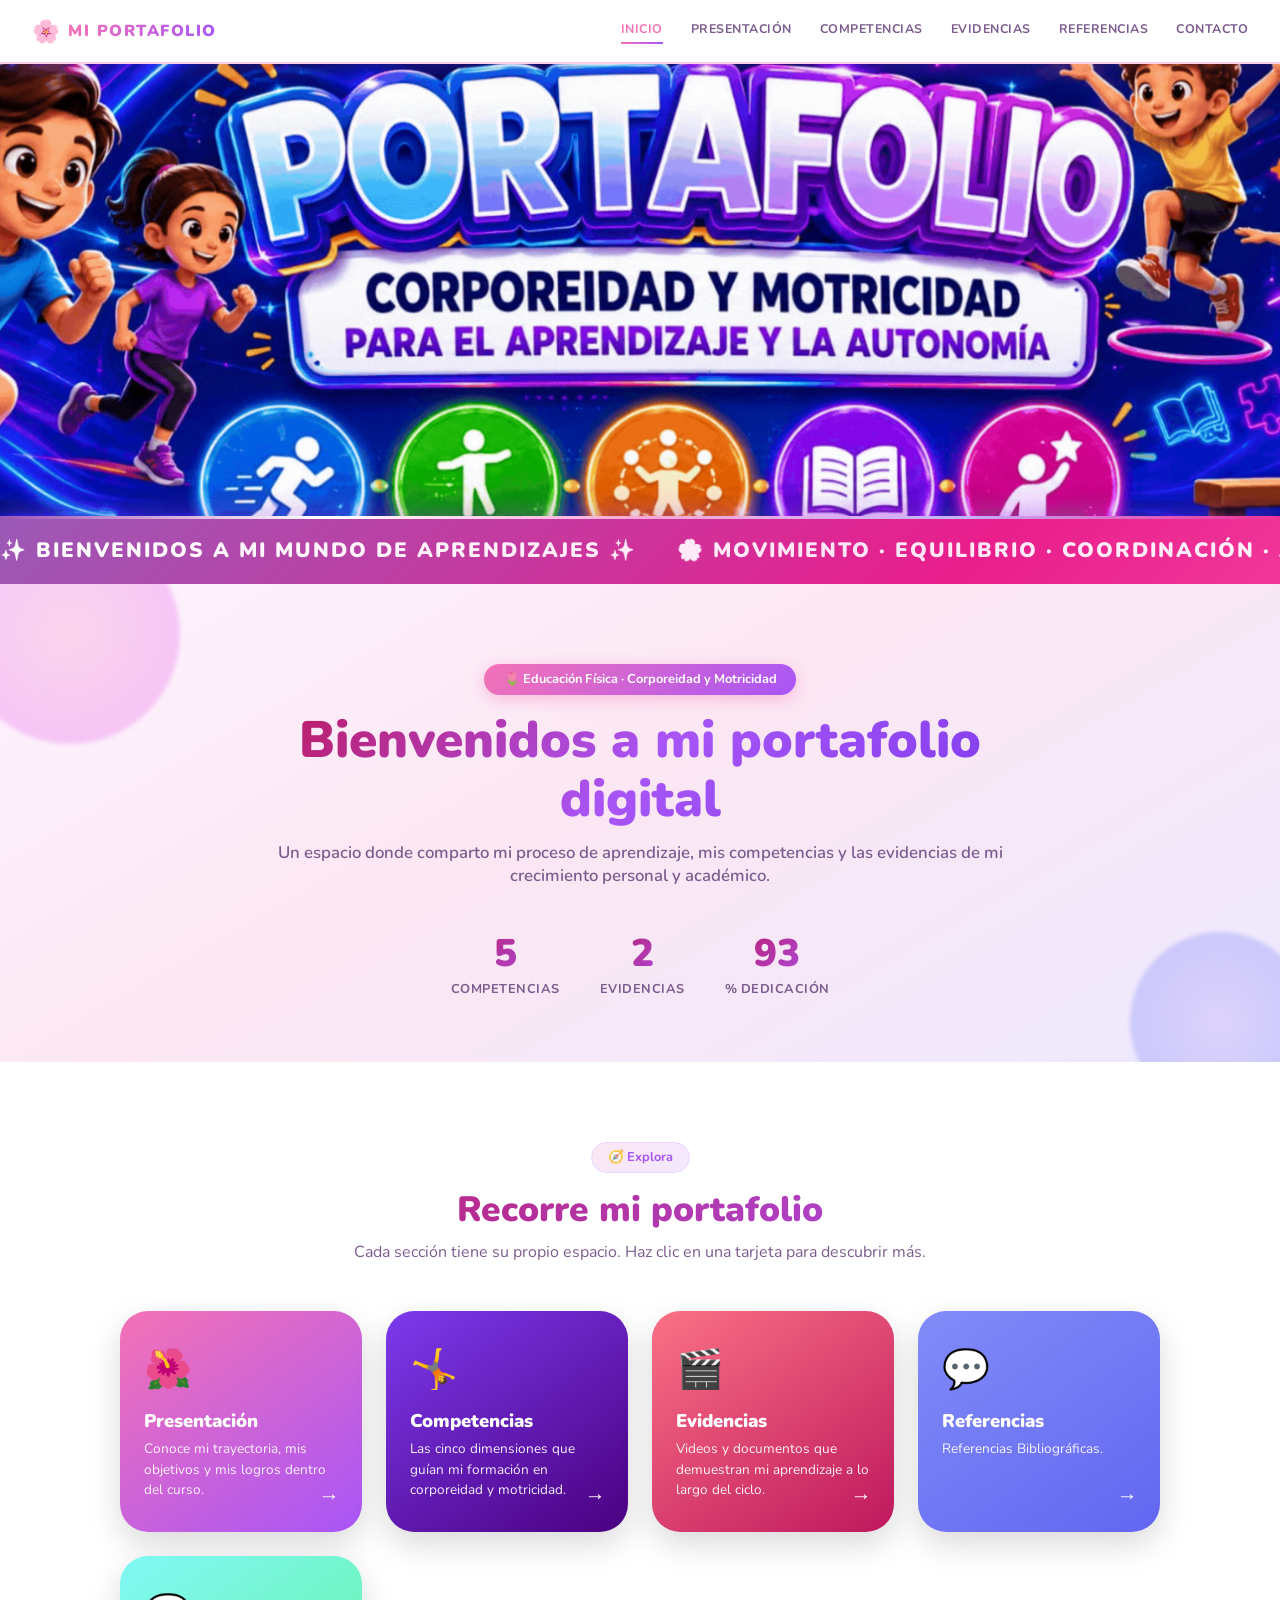
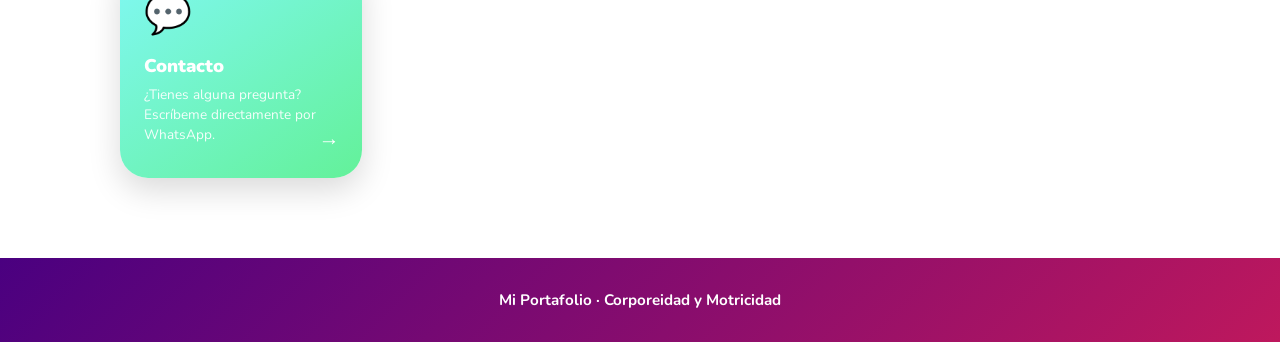
==== commit 319b8041: "Add files via upload" ====
--- a/index.html
+++ b/index.html
@@ -19,7 +19,8 @@
       <a href="index.html" class="navbar__link">INICIO</a>
       <a href="presentacion.html" class="navbar__link">PRESENTACIÓN</a>
       <a href="competencias.html" class="navbar__link">COMPETENCIAS</a>
-      <a href="evidencias.html" class="navbar__link">EVIDENCIAS</a>
+      <a href="evidencias.html" class="navbar__link">EVIDENCIAS</a>      
+      <a href="Referencias.html" class="navbar__link">REFERENCIAS</a>
       <a href="contacto.html" class="navbar__link">CONTACTO</a>
     </nav>
     <button class="navbar__hamburger" onclick="toggleMenu()" aria-label="Menú">☰</button>
@@ -82,7 +83,13 @@
           <p class="hub-card__desc">Videos y documentos que demuestran mi aprendizaje a lo largo del ciclo.</p>
           <span class="hub-card__arrow">→</span>
         </a>
-        <a href="contacto.html" class="hub-card hub-card--4 reveal reveal--scale">
+        <a href="Referencias.html" class="hub-card hub-card--4 reveal reveal--scale">
+          <span class="hub-card__icon">💬</span>
+          <h3 class="hub-card__title">Referencias</h3>
+          <p class="hub-card__desc">Referencias Bibliográficas.</p>
+          <span class="hub-card__arrow">→</span>
+        </a>
+        <a href="contacto.html" class="hub-card hub-card--5 reveal reveal--scale">
           <span class="hub-card__icon">💬</span>
           <h3 class="hub-card__title">Contacto</h3>
           <p class="hub-card__desc">¿Tienes alguna pregunta? Escríbeme directamente por WhatsApp.</p>
@@ -95,7 +102,6 @@
   <!-- ══ FOOTER ══ -->
   <footer class="footer">
     <p class="footer__text">Mi Portafolio · Corporeidad y Motricidad</p>
-    <p class="footer__sub">Hecho con 🌸 y dedicación</p>
   </footer>
 
   <button class="scrolltop" id="scrollTop" aria-label="Volver arriba">↑</button>
--- a/style.css
+++ b/style.css
@@ -555,6 +555,7 @@
 .hub-card--2{ background:linear-gradient(145deg,#7c3aed,#4a0080); }
 .hub-card--3{ background:linear-gradient(145deg,#fb7185,#be185d); }
 .hub-card--4{ background:linear-gradient(145deg,#818cf8,#6366f1); }
+.hub-card--5{ background:linear-gradient(145deg,#81f8f6,#63f199); }
 
 .stats{ display:flex; flex-wrap:wrap; justify-content:center; gap:2.5rem; margin-top:2.5rem; }
 .stat{ text-align:center; }
@@ -590,3 +591,989 @@
   .reveal{ opacity:1; transform:none; transition:none; }
   .navbar__logo-icon, .page-hero::before, .page-hero::after{ animation:none; }
 }
+
+/* ══════════════════════════════════════════
+   NUEVAS SECCIONES — Contenido del portafolio
+   ══════════════════════════════════════════ */
+
+/* ── ESPACIO DE IMAGEN ── */
+.img-placeholder {
+  width: 100%;
+  min-height: 220px;
+  border-radius: var(--radius-lg);
+  background: linear-gradient(135deg, var(--pink-soft), var(--purple-soft));
+  border: 2.5px dashed var(--lavender);
+  display: flex;
+  flex-direction: column;
+  align-items: center;
+  justify-content: center;
+  gap: 0.5rem;
+  color: var(--purple);
+  font-weight: 700;
+  font-size: 0.95rem;
+  margin: 1.25rem 0;
+  transition: background 0.2s;
+}
+.img-placeholder__icon { font-size: 2.8rem; }
+.img-placeholder--sm { min-height: 150px; font-size: 0.85rem; }
+.img-placeholder--lg { min-height: 320px; }
+
+/* ── AUTORRETRATO ── */
+.autorretrato {
+  display: grid;
+  grid-template-columns: 1fr 1fr;
+  gap: 2rem;
+  align-items: start;
+}
+.autorretrato__photo {
+  width: 100%;
+  aspect-ratio: 3/4;
+  border-radius: var(--radius-lg);
+  background: linear-gradient(135deg, var(--pink-soft), var(--purple-soft));
+  border: 2.5px dashed var(--lavender);
+  display: flex;
+  flex-direction: column;
+  align-items: center;
+  justify-content: center;
+  gap: 0.5rem;
+  color: var(--purple);
+  font-weight: 700;
+  font-size: 0.95rem;
+}
+.autorretrato__text p {
+  color: var(--text-soft);
+  line-height: 1.75;
+  margin-bottom: 1rem;
+  font-size: 0.97rem;
+}
+@media(max-width:700px){
+  .autorretrato { grid-template-columns: 1fr; }
+  .autorretrato__photo { aspect-ratio: 4/3; }
+}
+
+/* ── PRINCIPIOS / VALORES GRID ── */
+.prin-grid {
+  display: grid;
+  grid-template-columns: repeat(auto-fit, minmax(260px, 1fr));
+  gap: 1.25rem;
+}
+.prin-card {
+  background: #fff;
+  border-radius: var(--radius);
+  padding: 1.5rem 1.4rem;
+  border-left: 4px solid var(--pink);
+  box-shadow: 0 4px 18px rgba(168,85,247,0.08);
+  transition: transform 0.25s, box-shadow 0.25s;
+}
+.prin-card:hover { transform: translateY(-4px); box-shadow: 0 12px 32px rgba(168,85,247,0.15); }
+.prin-card--purple { border-left-color: var(--purple); }
+.prin-card--rose   { border-left-color: var(--rose); }
+.prin-card--lav    { border-left-color: var(--lavender); }
+.prin-card__title { font-size: 1rem; font-weight: 900; color: var(--text); margin-bottom: 0.45rem; display: flex; align-items: center; gap: 0.5rem; }
+.prin-card__text  { color: var(--text-soft); font-size: 0.875rem; line-height: 1.65; }
+
+/* ── SILABO TABLE ── */
+.silabo-wrap { overflow-x: auto; }
+.silabo-table { width: 100%; border-collapse: collapse; font-size: 0.85rem; }
+.silabo-table th {
+  background: linear-gradient(135deg, var(--pink), var(--purple));
+  color: #fff; font-weight: 700;
+  padding: 0.75rem 1rem; text-align: left;
+}
+.silabo-table td { padding: 0.7rem 1rem; border-bottom: 1px solid var(--pink-mid); vertical-align: top; color: var(--text-soft); line-height: 1.55; }
+.silabo-table tr:nth-child(even) td { background: #fdf4ff; }
+.silabo-table tr:hover td { background: var(--pink-soft); }
+
+/* ── SESIONES ── */
+.sesion-block {
+  background: #fff;
+  border-radius: var(--radius-lg);
+  border: 2px solid var(--pink-mid);
+  box-shadow: 0 8px 28px rgba(168,85,247,0.07);
+  margin-bottom: 2.5rem;
+  overflow: hidden;
+}
+.sesion-block__header {
+  background: linear-gradient(135deg, var(--pink), var(--purple));
+  color: #fff;
+  padding: 1.25rem 1.75rem;
+  display: flex;
+  align-items: center;
+  gap: 0.75rem;
+}
+.sesion-block__num {
+  background: rgba(255,255,255,0.22);
+  padding: 0.25rem 0.8rem;
+  border-radius: 50px;
+  font-size: 0.8rem;
+  font-weight: 700;
+}
+.sesion-block__title { font-size: 1.1rem; font-weight: 900; }
+.sesion-block__body { padding: 1.75rem; }
+.sesion-block__body p { color: var(--text-soft); line-height: 1.75; margin-bottom: 1rem; font-size: 0.95rem; }
+.sesion-block__body p:last-child { margin-bottom: 0; }
+
+.reflexion-box {
+  background: linear-gradient(135deg, var(--pink-soft), var(--purple-soft));
+  border-radius: var(--radius);
+  border-left: 4px solid var(--pink);
+  padding: 1.25rem 1.5rem;
+  margin-top: 1.25rem;
+}
+.reflexion-box__label { font-size: 0.78rem; font-weight: 900; color: var(--pink); letter-spacing: 1px; text-transform: uppercase; margin-bottom: 0.5rem; }
+.reflexion-box p { color: var(--text-soft); line-height: 1.7; font-size: 0.9rem; margin-bottom: 0.75rem; }
+.reflexion-box p:last-child { margin-bottom: 0; }
+
+/* ── DIMENSIONES ── */
+.dim-grid {
+  display: grid;
+  grid-template-columns: repeat(auto-fit, minmax(220px, 1fr));
+  gap: 1.25rem;
+}
+.dim-card {
+  border-radius: var(--radius);
+  padding: 1.4rem;
+  display: flex;
+  flex-direction: column;
+  gap: 0.75rem;
+}
+.dim-card--bio  { background: linear-gradient(145deg, #f0fdf4, #dcfce7); border: 2px solid #bbf7d0; }
+.dim-card--cog  { background: linear-gradient(145deg, #eff6ff, #dbeafe); border: 2px solid #bfdbfe; }
+.dim-card--afe  { background: linear-gradient(145deg, #fdf4ff, #f3e8ff); border: 2px solid #e9d5ff; }
+.dim-card--soc  { background: linear-gradient(145deg, #fff7ed, #fed7aa); border: 2px solid #fdba74; }
+.dim-card__icon { font-size: 2rem; }
+.dim-card__name { font-size: 1rem; font-weight: 900; color: var(--text); }
+.dim-card__tags { display: flex; flex-wrap: wrap; gap: 0.4rem; }
+.dim-tag {
+  font-size: 0.75rem; font-weight: 700;
+  padding: 0.2rem 0.65rem;
+  border-radius: 50px;
+  background: rgba(255,255,255,0.7);
+  color: var(--text-soft);
+}
+
+/* ── BIBLIO ── */
+.biblio-list { list-style: none; display: flex; flex-direction: column; gap: 0.85rem; }
+.biblio-list li {
+  padding: 0.85rem 1.25rem;
+  background: #fff;
+  border-radius: var(--radius);
+  border-left: 3px solid var(--purple);
+  color: var(--text-soft);
+  font-size: 0.875rem;
+  line-height: 1.6;
+  box-shadow: 0 2px 8px rgba(168,85,247,0.07);
+}
+.biblio-list li a { color: var(--purple); text-decoration: underline; word-break: break-all; }
+
+/* ── UNIDAD HEADER ── */
+.unidad-header {
+  background: linear-gradient(145deg, #4a0080 0%, #9b1fa3 50%, #c2185b 100%);
+  color: #fff;
+  border-radius: var(--radius-lg);
+  padding: 2rem 2rem 1.5rem;
+  margin-bottom: 2rem;
+}
+.unidad-header__num { font-size: 0.8rem; font-weight: 700; opacity: 0.7; letter-spacing: 1.5px; text-transform: uppercase; margin-bottom: 0.4rem; }
+.unidad-header__title { font-size: 1.4rem; font-weight: 900; margin-bottom: 0.75rem; }
+.unidad-header__situacion { font-size: 0.9rem; opacity: 0.88; line-height: 1.65; }
+/* ══════════════════════════════════════════
+   MI PORTAFOLIO — Corporeidad y Motricidad
+   Estilo: femenino, suave, rosa-morado-pastel
+   ══════════════════════════════════════════ */
+
+:root {
+  --pink:       #f472b6;
+  --pink-soft:  #fce7f3;
+  --pink-mid:   #fbcfe8;
+  --purple:     #a855f7;
+  --purple-soft:#f3e8ff;
+  --purple-mid: #e9d5ff;
+  --rose:       #fb7185;
+  --lavender:   #c084fc;
+  --mauve:      #e879f9;
+  --white:      #ffffff;
+  --text:       #3b1f4a;
+  --text-soft:  #7c5c8e;
+  --radius:     18px;
+  --radius-lg:  28px;
+}
+
+* { margin:0; padding:0; box-sizing:border-box; }
+html { scroll-behavior:smooth; }
+body {
+  font-family: 'Nunito', sans-serif;
+  color: var(--text);
+  background: #fff;
+  overflow-x: hidden;
+}
+
+/* ── NAVBAR ── */
+.navbar {
+  position: fixed; top:0; left:0; right:0; z-index:200;
+  display: flex; align-items: center; justify-content: space-between;
+  padding: 0 2rem; height: 64px;
+  background: rgba(255,255,255,0.92);
+  backdrop-filter: blur(12px);
+  border-bottom: 2px solid var(--pink-mid);
+  box-shadow: 0 4px 24px rgba(244,114,182,0.12);
+}
+.navbar__brand { display:flex; align-items:center; gap:0.5rem; }
+.navbar__logo-icon { font-size:1.4rem; }
+.navbar__title {
+  font-weight:900; font-size:1rem; letter-spacing:1.5px;
+  background: linear-gradient(90deg, var(--pink), var(--purple));
+  -webkit-background-clip: text; -webkit-text-fill-color: transparent; background-clip: text;
+}
+.navbar__links { display:flex; gap:1.75rem; }
+.navbar__link {
+  color: var(--text-soft); text-decoration:none;
+  font-size:0.78rem; font-weight:700; letter-spacing:0.5px;
+  transition: color .2s; padding-bottom:3px;
+  border-bottom: 2px solid transparent;
+}
+.navbar__link:hover, .navbar__link.active {
+  color: var(--pink);
+  border-bottom-color: var(--pink);
+}
+.navbar__hamburger {
+  display:none; background:none; border:none;
+  font-size:1.5rem; color:var(--purple); cursor:pointer;
+}
+.navbar__links.open {
+  display: flex; flex-direction: column;
+  position: fixed; top:64px; left:0; right:0;
+  background: rgba(255,255,255,0.97);
+  padding: 1.5rem 2rem 2rem;
+  border-bottom: 2px solid var(--pink-mid);
+  gap: 1.2rem;
+}
+
+/* ── HERO ── */
+.hero {
+  position: relative; min-height: 100vh;
+  display: flex; align-items: center; justify-content: center;
+  padding: 100px 2rem 4rem;
+  background: linear-gradient(145deg, #fdf4ff 0%, #fce7f3 40%, #ede9fe 100%);
+  overflow: hidden;
+}
+
+/* Burbujas */
+.bubble {
+  position:absolute; border-radius:50%; opacity:0.35;
+  animation: float 8s ease-in-out infinite;
+}
+.b1 { width:280px; height:280px; background:radial-gradient(circle, #f9a8d4, #e879f9); top:-60px; left:-60px; animation-duration:9s; }
+.b2 { width:200px; height:200px; background:radial-gradient(circle, #c4b5fd, #818cf8); bottom:60px; right:-40px; animation-duration:11s; animation-delay:2s; }
+.b3 { width:140px; height:140px; background:radial-gradient(circle, #fbcfe8, #f472b6); top:40%; left:5%; animation-duration:7s; animation-delay:1s; }
+.b4 { width:100px; height:100px; background:radial-gradient(circle, #ddd6fe, #a78bfa); top:20%; right:8%; animation-duration:10s; animation-delay:3s; }
+.b5 { width:180px; height:180px; background:radial-gradient(circle, #fecdd3, #fb7185); bottom:-30px; left:30%; animation-duration:12s; animation-delay:1.5s; }
+@keyframes float {
+  0%,100% { transform: translateY(0) scale(1); }
+  50%      { transform: translateY(-20px) scale(1.04); }
+}
+
+.hero__inner {
+  position:relative; z-index:2;
+  display:flex; flex-direction:column; align-items:center;
+  gap:1.5rem; text-align:center; max-width:900px; width:100%;
+}
+.hero__badge {
+  background: linear-gradient(135deg, var(--pink), var(--purple));
+  color:#fff; font-size:0.85rem; font-weight:700;
+  padding:0.4rem 1.4rem; border-radius:50px;
+  box-shadow: 0 4px 16px rgba(244,114,182,0.4);
+  letter-spacing:0.5px;
+}
+.hero__heading {
+  font-family:'Nunito', sans-serif;
+  font-size:clamp(2.2rem, 5vw, 3.8rem);
+  font-weight:900; line-height:1.1;
+  background: linear-gradient(135deg, #be185d, var(--purple), #7c3aed);
+  -webkit-background-clip:text; -webkit-text-fill-color:transparent; background-clip:text;
+  filter: drop-shadow(0 2px 8px rgba(168,85,247,0.2));
+}
+.hero__sub {
+  font-size:clamp(1rem, 2.5vw, 1.35rem);
+  font-weight:700; color:var(--text-soft); letter-spacing:0.5px;
+}
+
+/* ── BANNER ANIMADO ── */
+.banner {
+  position:relative; width:100%; max-width:860px;
+  height:78px; border-radius:22px; overflow:hidden;
+  background: linear-gradient(135deg, #9b59b6, #e91e8c, #ff69b4, #c471ed, #f64f59);
+  background-size:300% 300%;
+  animation: gradMove 6s ease infinite;
+  box-shadow: 0 8px 32px rgba(168,85,247,0.45), 0 0 0 3px rgba(255,255,255,0.6);
+}
+@keyframes gradMove {
+  0%   { background-position: 0% 50%; }
+  50%  { background-position: 100% 50%; }
+  100% { background-position: 0% 50%; }
+}
+.banner::before {
+  content:''; position:absolute; inset:4px; border-radius:18px;
+  background:rgba(255,255,255,0.12); backdrop-filter:blur(2px); z-index:1;
+}
+.banner__track {
+  position:relative; z-index:3;
+  height:100%; display:flex; align-items:center;
+  overflow:hidden;
+}
+.banner__text {
+  white-space:nowrap;
+  font-size:1.35rem; font-weight:900; letter-spacing:2px;
+  text-transform:uppercase;
+  background: linear-gradient(90deg, #fff, #ffe4f7, #fff, #e8d5ff, #fff);
+  -webkit-background-clip:text; -webkit-text-fill-color:transparent; background-clip:text;
+  animation: scroll 22s linear infinite;
+  display:inline-block; padding-right:60px;
+}
+@keyframes scroll {
+  from { transform: translateX(100vw); }
+  to   { transform: translateX(-100%); }
+}
+
+/* Líneas LED */
+.banner__led {
+  position:absolute; z-index:5;
+  box-shadow: 0 0 8px #fff, 0 0 16px #f9a8d4;
+}
+.banner__led--top    { top:0; left:-30%; width:30%; height:3px; background:linear-gradient(90deg,transparent,#fff,#f9a8d4,transparent); animation:ledT 3.5s linear infinite; }
+.banner__led--right  { top:-30%; right:0; width:3px; height:30%; background:linear-gradient(180deg,transparent,#fff,#c4b5fd,transparent); animation:ledR 3.5s linear 0.875s infinite; }
+.banner__led--bottom { bottom:0; right:-30%; width:30%; height:3px; background:linear-gradient(270deg,transparent,#fff,#f9a8d4,transparent); animation:ledB 3.5s linear 1.75s infinite; }
+.banner__led--left   { bottom:-30%; left:0; width:3px; height:30%; background:linear-gradient(0deg,transparent,#fff,#c4b5fd,transparent); animation:ledL 3.5s linear 2.625s infinite; }
+@keyframes ledT { from{left:-30%}  to{left:100%} }
+@keyframes ledR { from{top:-30%}   to{top:100%} }
+@keyframes ledB { from{right:-30%} to{right:100%} }
+@keyframes ledL { from{bottom:-30%} to{bottom:100%} }
+
+/* ── PILLS ── */
+.hero__pills { display:flex; flex-wrap:wrap; gap:0.75rem; justify-content:center; }
+.pill {
+  padding:0.5rem 1.2rem; border-radius:50px;
+  font-size:0.85rem; font-weight:700;
+  box-shadow: 0 4px 12px rgba(0,0,0,0.08);
+  transition: transform 0.2s;
+}
+.pill:hover { transform: translateY(-3px) scale(1.05); }
+.pill--pink     { background:#fce7f3; color:#be185d; border:2px solid #fbcfe8; }
+.pill--purple   { background:#f3e8ff; color:#7c3aed; border:2px solid #e9d5ff; }
+.pill--rose     { background:#fff1f2; color:#be123c; border:2px solid #fecdd3; }
+.pill--lavender { background:#ede9fe; color:#6d28d9; border:2px solid #ddd6fe; }
+.pill--mauve    { background:#fdf4ff; color:#86198f; border:2px solid #f5d0fe; }
+
+/* ── SECTIONS ── */
+.section { padding:5rem 2rem; }
+.section--grad {
+  background: linear-gradient(145deg, #4a0080 0%, #9b1fa3 50%, #c2185b 100%);
+}
+.section--contact {
+  background: linear-gradient(145deg, #fce7f3 0%, #ede9fe 100%);
+}
+.container { max-width:1040px; margin:0 auto; }
+.container--center { text-align:center; }
+
+.section__head { text-align:center; margin-bottom:3rem; }
+.section__tag {
+  display:inline-block;
+  background: linear-gradient(135deg, var(--pink-soft), var(--purple-soft));
+  color:var(--purple); font-size:0.8rem; font-weight:700;
+  padding:0.35rem 1rem; border-radius:50px; margin-bottom:0.75rem;
+  border:1.5px solid var(--purple-mid);
+}
+.section__tag--light {
+  background:rgba(255,255,255,0.2); color:#fff;
+  border-color:rgba(255,255,255,0.3);
+}
+.section__title {
+  font-size:clamp(1.6rem,3vw,2.2rem); font-weight:900;
+  background:linear-gradient(135deg, #be185d, var(--purple));
+  -webkit-background-clip:text; -webkit-text-fill-color:transparent; background-clip:text;
+  margin-bottom:0.5rem;
+}
+.section__title--light { background:none; -webkit-text-fill-color:#fff; color:#fff; }
+.section__desc { color:var(--text-soft); font-size:1rem; }
+.section__desc--light { color:rgba(255,255,255,0.8); }
+
+/* ── CARDS ── */
+.cards { display:grid; grid-template-columns:repeat(auto-fit,minmax(260px,1fr)); gap:1.5rem; }
+.card {
+  border-radius:var(--radius-lg); padding:2rem 1.75rem;
+  transition:transform .25s, box-shadow .25s;
+  border:2px solid transparent;
+}
+.card:hover { transform:translateY(-6px); box-shadow:0 20px 48px rgba(168,85,247,0.15); }
+.card--pink   { background:linear-gradient(145deg,#fff,var(--pink-soft)); border-color:var(--pink-mid); }
+.card--purple { background:linear-gradient(145deg,#fff,var(--purple-soft)); border-color:var(--purple-mid); }
+.card--rose   { background:linear-gradient(145deg,#fff,#fff1f2); border-color:#fecdd3; }
+.card__emoji  { font-size:2.8rem; margin-bottom:0.75rem; }
+.card__title  { font-size:1.1rem; font-weight:900; color:var(--text); margin-bottom:0.5rem; }
+.card__text   { color:var(--text-soft); font-size:0.9rem; line-height:1.65; }
+
+/* ── COMPETENCIAS ── */
+.comp-grid {
+  display:grid; grid-template-columns:repeat(auto-fit,minmax(160px,1fr));
+  gap:1.5rem;
+}
+.comp-card {
+  background:rgba(255,255,255,0.15); border:2px solid rgba(255,255,255,0.25);
+  border-radius:var(--radius-lg); padding:1.75rem 1rem; text-align:center;
+  backdrop-filter:blur(8px);
+  transition:transform .25s, background .25s;
+}
+.comp-card:hover { transform:translateY(-5px); background:rgba(255,255,255,0.25); }
+.comp-card__circle {
+  width:70px; height:70px; border-radius:50%;
+  display:flex; align-items:center; justify-content:center;
+  font-size:2rem; margin:0 auto 1rem;
+  box-shadow:0 6px 20px rgba(0,0,0,0.2);
+}
+.comp-card__circle--1 { background:linear-gradient(135deg,#f472b6,#ec4899); }
+.comp-card__circle--2 { background:linear-gradient(135deg,#22c55e,#16a34a); }
+.comp-card__circle--3 { background:linear-gradient(135deg,#f97316,#ea580c); }
+.comp-card__circle--4 { background:linear-gradient(135deg,#a855f7,#7c3aed); }
+.comp-card__circle--5 { background:linear-gradient(135deg,#e879f9,#c026d3); }
+.comp-card__name { color:#fff; font-weight:900; font-size:1rem; margin-bottom:0.4rem; }
+.comp-card__desc { color:rgba(255,255,255,0.75); font-size:0.82rem; line-height:1.55; }
+
+/* ── EVIDENCIAS ── */
+.ev-grid { display:flex; flex-direction:column; gap:1.5rem; }
+.ev-card {
+  display:flex; gap:1.5rem; align-items:center;
+  background:#fff; border-radius:var(--radius-lg); padding:1.5rem;
+  border:2px solid var(--pink-mid);
+  box-shadow:0 8px 32px rgba(244,114,182,0.1);
+  transition:transform .25s, box-shadow .25s;
+}
+.ev-card:hover { transform:translateY(-4px); box-shadow:0 16px 48px rgba(168,85,247,0.15); }
+.ev-card__thumb {
+  flex-shrink:0; width:120px; height:90px; border-radius:14px;
+  display:flex; align-items:center; justify-content:center;
+}
+.ev-card__thumb--video { background:linear-gradient(135deg,#f472b6,#a855f7); }
+.ev-card__thumb--doc   { background:linear-gradient(135deg,#818cf8,#c084fc); }
+.ev-card__play  { font-size:2.5rem; }
+.ev-card__tag {
+  display:inline-block; font-size:0.7rem; font-weight:700; letter-spacing:1px;
+  background:var(--pink-soft); color:#be185d;
+  padding:0.25rem 0.75rem; border-radius:50px;
+  margin-bottom:0.4rem;
+}
+.ev-card__tag--purple { background:var(--purple-soft); color:#7c3aed; }
+.ev-card__title { font-size:1.05rem; font-weight:900; color:var(--text); margin-bottom:0.3rem; }
+.ev-card__desc  { color:var(--text-soft); font-size:0.875rem; margin-bottom:0.75rem; }
+
+/* ── BOTONES ── */
+.btn {
+  display:inline-flex; align-items:center; gap:0.5rem;
+  padding:0.6rem 1.4rem; border-radius:50px;
+  font-size:0.88rem; font-weight:700; text-decoration:none;
+  transition:all .2s; cursor:pointer;
+}
+.btn--pink   { background:linear-gradient(135deg,var(--pink),#ec4899); color:#fff; box-shadow:0 4px 16px rgba(244,114,182,0.4); }
+.btn--pink:hover   { transform:translateY(-2px); box-shadow:0 8px 24px rgba(244,114,182,0.5); }
+.btn--purple { background:linear-gradient(135deg,var(--purple),#7c3aed); color:#fff; box-shadow:0 4px 16px rgba(168,85,247,0.4); }
+.btn--purple:hover { transform:translateY(-2px); box-shadow:0 8px 24px rgba(168,85,247,0.5); }
+.btn--whatsapp {
+  background:#25d366; color:#fff;
+  font-size:1rem; padding:0.85rem 2.2rem;
+  box-shadow:0 6px 24px rgba(37,211,102,0.35);
+}
+.btn--whatsapp:hover { background:#1ebe5d; transform:translateY(-3px); box-shadow:0 12px 32px rgba(37,211,102,0.45); }
+
+/* ── FOOTER ── */
+.footer {
+  background:linear-gradient(135deg,#4a0080,#be185d);
+  text-align:center; padding:2rem;
+}
+.footer__text { color:#fff; font-weight:700; font-size:0.95rem; }
+.footer__sub  { color:rgba(255,255,255,0.6); font-size:0.8rem; margin-top:0.3rem; }
+
+/* ── RESPONSIVE ── */
+@media(max-width:768px){
+  .navbar__links:not(.open) { display:none; }
+  .navbar__hamburger { display:block; }
+  .ev-card { flex-direction:column; text-align:center; }
+  .ev-card__thumb { width:100%; height:110px; }
+  .banner { height:68px; }
+  .banner__text { font-size:1rem; }
+  .comp-grid { grid-template-columns:repeat(2,1fr); }
+}
+@media(max-width:480px){
+  .comp-grid { grid-template-columns:1fr; }
+}
+@media(prefers-reduced-motion:reduce){
+  .banner__text, .banner__led, .bubble { animation:none; }
+}
+
+
+/* ══════════════════════════════════════
+   BANNER IMAGEN CON EFECTO CUADRITOS
+   ══════════════════════════════════════ */
+
+.img-banner {
+  position: relative;
+  width: 100%;
+  height: 520px;
+  margin-top: 64px; /* altura navbar */
+  overflow: hidden;
+}
+
+/* La imagen de fondo */
+.img-banner__bg {
+  position: absolute;
+  inset: 0;
+  background-size: cover;
+  background-position: center top;
+  background-repeat: no-repeat;
+  z-index: 0;
+}
+
+/* Contenedor de los cuadritos */
+.img-banner__tiles {
+  position: absolute;
+  inset: 0;
+  z-index: 2;
+  display: grid;
+  grid-template-columns: repeat(20, 1fr);
+  grid-template-rows: repeat(8, 1fr);
+}
+
+/* Cada cuadrito */
+.tile {
+  background: linear-gradient(135deg, #f3e8ff, #fce7f3, #ede9fe);
+  opacity: 1;
+  animation: tileReveal 0.4s ease forwards;
+}
+
+@keyframes tileReveal {
+  0%   { opacity: 1; transform: scale(1); }
+  60%  { opacity: 0.3; transform: scale(0.85); border-radius: 6px; }
+  100% { opacity: 0; transform: scale(0); }
+}
+
+/* Banner de texto scrolling abajo de la imagen */
+.img-banner__overlay-text {
+  position: absolute;
+  bottom: 0;
+  left: 0; right: 0;
+  z-index: 3;
+  overflow: hidden;
+  height: 68px;
+  background: linear-gradient(135deg, #9b59b6, #e91e8c, #ff69b4, #c471ed, #f64f59);
+  background-size: 300% 300%;
+  animation: gradMove 6s ease infinite;
+  box-shadow: 0 -4px 24px rgba(168,85,247,0.35);
+}
+
+/* Líneas LED en el banner de texto */
+.img-banner__overlay-text::before {
+  content: '';
+  position: absolute;
+  top: 0; left: 0; right: 0;
+  height: 3px;
+  background: linear-gradient(90deg, transparent, #fff, #f9a8d4, #c4b5fd, transparent);
+  animation: ledShine 2s linear infinite;
+}
+@keyframes ledShine {
+  from { transform: translateX(-100%); }
+  to   { transform: translateX(100%); }
+}
+
+.banner-scroll-wrap {
+  height: 100%;
+  display: flex;
+  align-items: center;
+  overflow: hidden;
+}
+
+.banner-scroll {
+  white-space: nowrap;
+  font-family: 'Nunito', sans-serif;
+  font-size: 1.3rem;
+  font-weight: 900;
+  letter-spacing: 2px;
+  text-transform: uppercase;
+  background: linear-gradient(90deg, #fff, #ffe4f7, #fff, #e8d5ff, #fff);
+  -webkit-background-clip: text;
+  -webkit-text-fill-color: transparent;
+  background-clip: text;
+  animation: scroll 22s linear infinite;
+  display: inline-block;
+  padding-right: 80px;
+}
+
+@keyframes gradMove {
+  0%   { background-position: 0% 50%; }
+  50%  { background-position: 100% 50%; }
+  100% { background-position: 0% 50%; }
+}
+
+@media (max-width: 768px) {
+  .img-banner { height: 320px; }
+  .img-banner__tiles {
+    grid-template-columns: repeat(10, 1fr);
+    grid-template-rows: repeat(6, 1fr);
+  }
+  .banner-scroll { font-size: 0.95rem; }
+  .img-banner__overlay-text { height: 56px; }
+}
+
+
+/* ══════════════════════════════════════════
+   MEJORAS — Multi-página, más "wow"
+   ══════════════════════════════════════════ */
+
+.navbar { transition: box-shadow .3s, padding .3s; }
+.navbar--scrolled { box-shadow: 0 8px 32px rgba(168,85,247,0.22); }
+
+.navbar__link { position:relative; }
+.navbar__link::after{
+  content:''; position:absolute; left:0; bottom:-4px; height:2px; width:0;
+  background:linear-gradient(90deg,var(--pink),var(--purple));
+  transition:width .25s ease;
+}
+.navbar__link:hover::after, .navbar__link.active::after{ width:100%; }
+.navbar__link.active{ border-bottom-color:transparent; }
+
+.navbar__logo-icon{ display:inline-block; animation: wiggle 4s ease-in-out infinite; }
+@keyframes wiggle{
+  0%,100%{ transform:rotate(0deg); }
+  10%{ transform:rotate(-12deg); }
+  20%{ transform:rotate(10deg); }
+  30%{ transform:rotate(0deg); }
+}
+
+.reveal{ opacity:0; transform:translateY(36px); transition:opacity .7s ease, transform .7s ease; }
+.reveal--in{ opacity:1; transform:translateY(0); }
+.reveal--scale{ transform:translateY(0) scale(0.85); }
+.reveal--scale.reveal--in{ transform:scale(1); }
+.reveal--left{ transform:translateX(-40px); }
+.reveal--left.reveal--in{ transform:translateX(0); }
+.reveal--right{ transform:translateX(40px); }
+.reveal--right.reveal--in{ transform:translateX(0); }
+
+.cards .card:nth-child(1){ transition-delay:.05s; }
+.cards .card:nth-child(2){ transition-delay:.18s; }
+.cards .card:nth-child(3){ transition-delay:.31s; }
+.comp-grid .comp-card:nth-child(1){ transition-delay:.03s; }
+.comp-grid .comp-card:nth-child(2){ transition-delay:.10s; }
+.comp-grid .comp-card:nth-child(3){ transition-delay:.17s; }
+.comp-grid .comp-card:nth-child(4){ transition-delay:.24s; }
+.comp-grid .comp-card:nth-child(5){ transition-delay:.31s; }
+
+.card, .comp-card, .ev-card{ will-change:transform; }
+.card:hover{ box-shadow:0 24px 56px rgba(168,85,247,0.22); }
+.card__emoji{ display:inline-block; transition:transform .35s; }
+.card:hover .card__emoji{ transform:scale(1.25) rotate(-8deg); }
+.comp-card__circle{ transition:transform .35s; }
+.comp-card:hover .comp-card__circle{ transform:scale(1.15) rotate(8deg); }
+
+.page-hero{
+  position:relative; margin-top:64px; padding:5rem 2rem 4rem;
+  text-align:center; overflow:hidden;
+  background: linear-gradient(150deg,#fdf4ff 0%, #fce7f3 45%, #ede9fe 100%);
+}
+.page-hero::before, .page-hero::after{
+  content:''; position:absolute; border-radius:50%; opacity:.4; filter:blur(2px);
+  animation: float 9s ease-in-out infinite;
+}
+.page-hero::before{ width:220px; height:220px; background:radial-gradient(circle,#f9a8d4,#e879f9); top:-60px; left:-40px; }
+.page-hero::after{ width:180px; height:180px; background:radial-gradient(circle,#c4b5fd,#818cf8); bottom:-50px; right:-30px; animation-delay:2s; }
+.page-hero__inner{ position:relative; z-index:2; max-width:760px; margin:0 auto; }
+.page-hero__badge{
+  display:inline-block; background:linear-gradient(135deg,var(--pink),var(--purple));
+  color:#fff; font-size:.8rem; font-weight:700; padding:.4rem 1.2rem;
+  border-radius:50px; margin-bottom:1rem; box-shadow:0 4px 16px rgba(244,114,182,.4);
+  animation: popIn .6s ease;
+}
+.page-hero__title{
+  font-size:clamp(1.9rem,4.5vw,3.2rem); font-weight:900; line-height:1.15;
+  background:linear-gradient(135deg,#be185d,var(--purple),#7c3aed);
+  -webkit-background-clip:text; -webkit-text-fill-color:transparent; background-clip:text;
+  margin-bottom:.75rem; animation: popIn .7s ease;
+}
+.page-hero__desc{ color:var(--text-soft); font-size:1.05rem; font-weight:600; animation: popIn .8s ease; }
+@keyframes popIn{
+  from{ opacity:0; transform:translateY(14px) scale(.97); }
+  to{ opacity:1; transform:translateY(0) scale(1); }
+}
+
+.back-link{
+  display:inline-flex; align-items:center; gap:.4rem;
+  color:var(--purple); font-weight:700; font-size:.85rem; text-decoration:none;
+  margin-bottom:1.25rem; transition:transform .2s;
+}
+.back-link:hover{ transform:translateX(-4px); }
+
+.hub-grid{
+  display:grid; grid-template-columns:repeat(auto-fit,minmax(230px,1fr));
+  gap:1.5rem; margin-top:1rem;
+}
+.hub-card{
+  position:relative; display:block; text-decoration:none; overflow:hidden;
+  border-radius:var(--radius-lg); padding:2rem 1.5rem; color:#fff;
+  box-shadow:0 12px 32px rgba(0,0,0,.15);
+  transition:transform .35s cubic-bezier(.2,.9,.3,1.3), box-shadow .35s;
+}
+.hub-card:hover{ transform:translateY(-8px) scale(1.02); box-shadow:0 24px 48px rgba(0,0,0,.22); }
+.hub-card::before{
+  content:''; position:absolute; inset:0; opacity:0; background:rgba(255,255,255,.14);
+  transition:opacity .3s;
+}
+.hub-card:hover::before{ opacity:1; }
+.hub-card__icon{ font-size:2.4rem; display:block; margin-bottom:.75rem; transition:transform .35s; }
+.hub-card:hover .hub-card__icon{ transform:scale(1.2) rotate(-6deg); }
+.hub-card__title{ font-size:1.15rem; font-weight:900; margin-bottom:.4rem; }
+.hub-card__desc{ font-size:.85rem; opacity:.92; line-height:1.5; }
+.hub-card__arrow{ position:absolute; right:1.4rem; bottom:1.4rem; font-size:1.3rem; transition:transform .3s; }
+.hub-card:hover .hub-card__arrow{ transform:translateX(6px); }
+.hub-card--1{ background:linear-gradient(145deg,#f472b6,#a855f7); }
+.hub-card--2{ background:linear-gradient(145deg,#7c3aed,#4a0080); }
+.hub-card--3{ background:linear-gradient(145deg,#fb7185,#be185d); }
+.hub-card--4{ background:linear-gradient(145deg,#818cf8,#6366f1); }
+
+.stats{ display:flex; flex-wrap:wrap; justify-content:center; gap:2.5rem; margin-top:2.5rem; }
+.stat{ text-align:center; }
+.stat__num{
+  font-size:2.4rem; font-weight:900;
+  background:linear-gradient(135deg,#be185d,var(--purple));
+  -webkit-background-clip:text; -webkit-text-fill-color:transparent; background-clip:text;
+}
+.stat__label{ font-size:.8rem; font-weight:700; color:var(--text-soft); letter-spacing:.5px; text-transform:uppercase; }
+
+.scrolltop{
+  position:fixed; bottom:1.5rem; right:1.5rem; z-index:150;
+  width:46px; height:46px; border-radius:50%; border:none; cursor:pointer;
+  background:linear-gradient(135deg,var(--pink),var(--purple)); color:#fff; font-size:1.2rem;
+  box-shadow:0 8px 24px rgba(168,85,247,.4);
+  display:flex; align-items:center; justify-content:center;
+  opacity:0; pointer-events:none; transform:translateY(12px);
+  transition:opacity .3s, transform .3s;
+}
+.scrolltop--show{ opacity:1; pointer-events:auto; transform:translateY(0); }
+.scrolltop:hover{ transform:translateY(-4px) scale(1.06); }
+
+.btn{ position:relative; overflow:hidden; }
+.btn::before{
+  content:''; position:absolute; top:0; left:-60%; width:40%; height:100%;
+  background:linear-gradient(120deg, transparent, rgba(255,255,255,.55), transparent);
+  transform:skewX(-20deg);
+}
+.btn:hover::before{ animation: shine .9s ease; }
+@keyframes shine{ from{ left:-60%; } to{ left:130%; } }
+
+@media(prefers-reduced-motion:reduce){
+  .reveal{ opacity:1; transform:none; transition:none; }
+  .navbar__logo-icon, .page-hero::before, .page-hero::after{ animation:none; }
+}
+
+/* ══════════════════════════════════════════
+   NUEVAS SECCIONES — Contenido del portafolio
+   ══════════════════════════════════════════ */
+
+/* ── ESPACIO DE IMAGEN ── */
+.img-placeholder {
+  width: 100%;
+  min-height: 220px;
+  border-radius: var(--radius-lg);
+  background: linear-gradient(135deg, var(--pink-soft), var(--purple-soft));
+  border: 2.5px dashed var(--lavender);
+  display: flex;
+  flex-direction: column;
+  align-items: center;
+  justify-content: center;
+  gap: 0.5rem;
+  color: var(--purple);
+  font-weight: 700;
+  font-size: 0.95rem;
+  margin: 1.25rem 0;
+  transition: background 0.2s;
+}
+.img-placeholder__icon { font-size: 2.8rem; }
+.img-placeholder--sm { min-height: 150px; font-size: 0.85rem; }
+.img-placeholder--lg { min-height: 320px; }
+
+/* ── AUTORRETRATO ── */
+.autorretrato {
+  display: grid;
+  grid-template-columns: 180px 1fr;
+  gap: 2rem;
+  align-items: start;
+}
+.autorretrato__photo {
+  width: 100%;
+  max-width: 180px;
+  aspect-ratio: 3/4;
+  border-radius: var(--radius-lg);
+  background: linear-gradient(135deg, var(--pink-soft), var(--purple-soft));
+  border: 2.5px dashed var(--lavender);
+  display: flex;
+  flex-direction: column;
+  align-items: center;
+  justify-content: center;
+  gap: 0.5rem;
+  color: var(--purple);
+  font-weight: 700;
+  font-size: 0.95rem;
+  overflow: hidden;
+}
+.autorretrato__img {
+  width: 100%;
+  height: 100%;
+  object-fit: cover;
+  object-position: center top;
+  border-radius: var(--radius-lg);
+  display: block;
+}
+.autorretrato__text p {
+  color: var(--text-soft);
+  line-height: 1.75;
+  margin-bottom: 1rem;
+  font-size: 0.97rem;
+}
+@media(max-width:700px){
+  .autorretrato { grid-template-columns: 1fr; }
+  .autorretrato__photo { aspect-ratio: 4/3; }
+}
+
+/* ── PRINCIPIOS / VALORES GRID ── */
+.prin-grid {
+  display: grid;
+  grid-template-columns: repeat(auto-fit, minmax(260px, 1fr));
+  gap: 1.25rem;
+}
+.prin-card {
+  background: #fff;
+  border-radius: var(--radius);
+  padding: 1.5rem 1.4rem;
+  border-left: 4px solid var(--pink);
+  box-shadow: 0 4px 18px rgba(168,85,247,0.08);
+  transition: transform 0.25s, box-shadow 0.25s;
+}
+.prin-card:hover { transform: translateY(-4px); box-shadow: 0 12px 32px rgba(168,85,247,0.15); }
+.prin-card--purple { border-left-color: var(--purple); }
+.prin-card--rose   { border-left-color: var(--rose); }
+.prin-card--lav    { border-left-color: var(--lavender); }
+.prin-card__title { font-size: 1rem; font-weight: 900; color: var(--text); margin-bottom: 0.45rem; display: flex; align-items: center; gap: 0.5rem; }
+.prin-card__text  { color: var(--text-soft); font-size: 0.875rem; line-height: 1.65; }
+
+/* ── SILABO TABLE ── */
+.silabo-wrap { overflow-x: auto; }
+.silabo-table { width: 100%; border-collapse: collapse; font-size: 0.85rem; }
+.silabo-table th {
+  background: linear-gradient(135deg, var(--pink), var(--purple));
+  color: #fff; font-weight: 700;
+  padding: 0.75rem 1rem; text-align: left;
+}
+.silabo-table td { padding: 0.7rem 1rem; border-bottom: 1px solid var(--pink-mid); vertical-align: top; color: var(--text-soft); line-height: 1.55; }
+.silabo-table tr:nth-child(even) td { background: #fdf4ff; }
+.silabo-table tr:hover td { background: var(--pink-soft); }
+
+/* ── SESIONES ── */
+.sesion-block {
+  background: #fff;
+  border-radius: var(--radius-lg);
+  border: 2px solid var(--pink-mid);
+  box-shadow: 0 8px 28px rgba(168,85,247,0.07);
+  margin-bottom: 2.5rem;
+  overflow: hidden;
+}
+.sesion-block__header {
+  background: linear-gradient(135deg, var(--pink), var(--purple));
+  color: #fff;
+  padding: 1.25rem 1.75rem;
+  display: flex;
+  align-items: center;
+  gap: 0.75rem;
+}
+.sesion-block__num {
+  background: rgba(255,255,255,0.22);
+  padding: 0.25rem 0.8rem;
+  border-radius: 50px;
+  font-size: 0.8rem;
+  font-weight: 700;
+}
+.sesion-block__title { font-size: 1.1rem; font-weight: 900; }
+.sesion-block__body { padding: 1.75rem; }
+.sesion-block__body p { color: var(--text-soft); line-height: 1.75; margin-bottom: 1rem; font-size: 0.95rem; }
+.sesion-block__body p:last-child { margin-bottom: 0; }
+
+.reflexion-box {
+  background: linear-gradient(135deg, var(--pink-soft), var(--purple-soft));
+  border-radius: var(--radius);
+  border-left: 4px solid var(--pink);
+  padding: 1.25rem 1.5rem;
+  margin-top: 1.25rem;
+}
+.reflexion-box__label { font-size: 0.78rem; font-weight: 900; color: var(--pink); letter-spacing: 1px; text-transform: uppercase; margin-bottom: 0.5rem; }
+.reflexion-box p { color: var(--text-soft); line-height: 1.7; font-size: 0.9rem; margin-bottom: 0.75rem; }
+.reflexion-box p:last-child { margin-bottom: 0; }
+
+/* ── DIMENSIONES ── */
+.dim-grid {
+  display: grid;
+  grid-template-columns: repeat(auto-fit, minmax(220px, 1fr));
+  gap: 1.25rem;
+}
+.dim-card {
+  border-radius: var(--radius);
+  padding: 1.4rem;
+  display: flex;
+  flex-direction: column;
+  gap: 0.75rem;
+}
+.dim-card--bio  { background: linear-gradient(145deg, #f0fdf4, #dcfce7); border: 2px solid #bbf7d0; }
+.dim-card--cog  { background: linear-gradient(145deg, #eff6ff, #dbeafe); border: 2px solid #bfdbfe; }
+.dim-card--afe  { background: linear-gradient(145deg, #fdf4ff, #f3e8ff); border: 2px solid #e9d5ff; }
+.dim-card--soc  { background: linear-gradient(145deg, #fff7ed, #fed7aa); border: 2px solid #fdba74; }
+.dim-card__icon { font-size: 2rem; }
+.dim-card__name { font-size: 1rem; font-weight: 900; color: var(--text); }
+.dim-card__tags { display: flex; flex-wrap: wrap; gap: 0.4rem; }
+.dim-tag {
+  font-size: 0.75rem; font-weight: 700;
+  padding: 0.2rem 0.65rem;
+  border-radius: 50px;
+  background: rgba(255,255,255,0.7);
+  color: var(--text-soft);
+}
+
+/* ── BIBLIO ── */
+.biblio-list { list-style: none; display: flex; flex-direction: column; gap: 0.85rem; }
+.biblio-list li {
+  padding: 0.85rem 1.25rem;
+  background: #fff;
+  border-radius: var(--radius);
+  border-left: 3px solid var(--purple);
+  color: var(--text-soft);
+  font-size: 0.875rem;
+  line-height: 1.6;
+  box-shadow: 0 2px 8px rgba(168,85,247,0.07);
+}
+.biblio-list li a { color: var(--purple); text-decoration: underline; word-break: break-all; }
+
+/* ── UNIDAD HEADER ── */
+.unidad-header {
+  background: linear-gradient(145deg, #4a0080 0%, #9b1fa3 50%, #c2185b 100%);
+  color: #fff;
+  border-radius: var(--radius-lg);
+  padding: 2rem 2rem 1.5rem;
+  margin-bottom: 2rem;
+}
+.unidad-header__num { font-size: 0.8rem; font-weight: 700; opacity: 0.7; letter-spacing: 1.5px; text-transform: uppercase; margin-bottom: 0.4rem; }
+.unidad-header__title { font-size: 1.4rem; font-weight: 900; margin-bottom: 0.75rem; }
+.unidad-header__situacion { font-size: 0.9rem; opacity: 0.88; line-height: 1.65; }
+.btn { 
+    display: inline-block;
+    background-color: rgb(132,82,50,255);
+    color: aliceblue;
+    text-decoration: none;
+    padding: 13px 25px;
+    margin-top: 25px;
+    border-radius: 70px;
+}
+.btn:hover { 
+    background-color: rgb(132,90,50,255);
+}
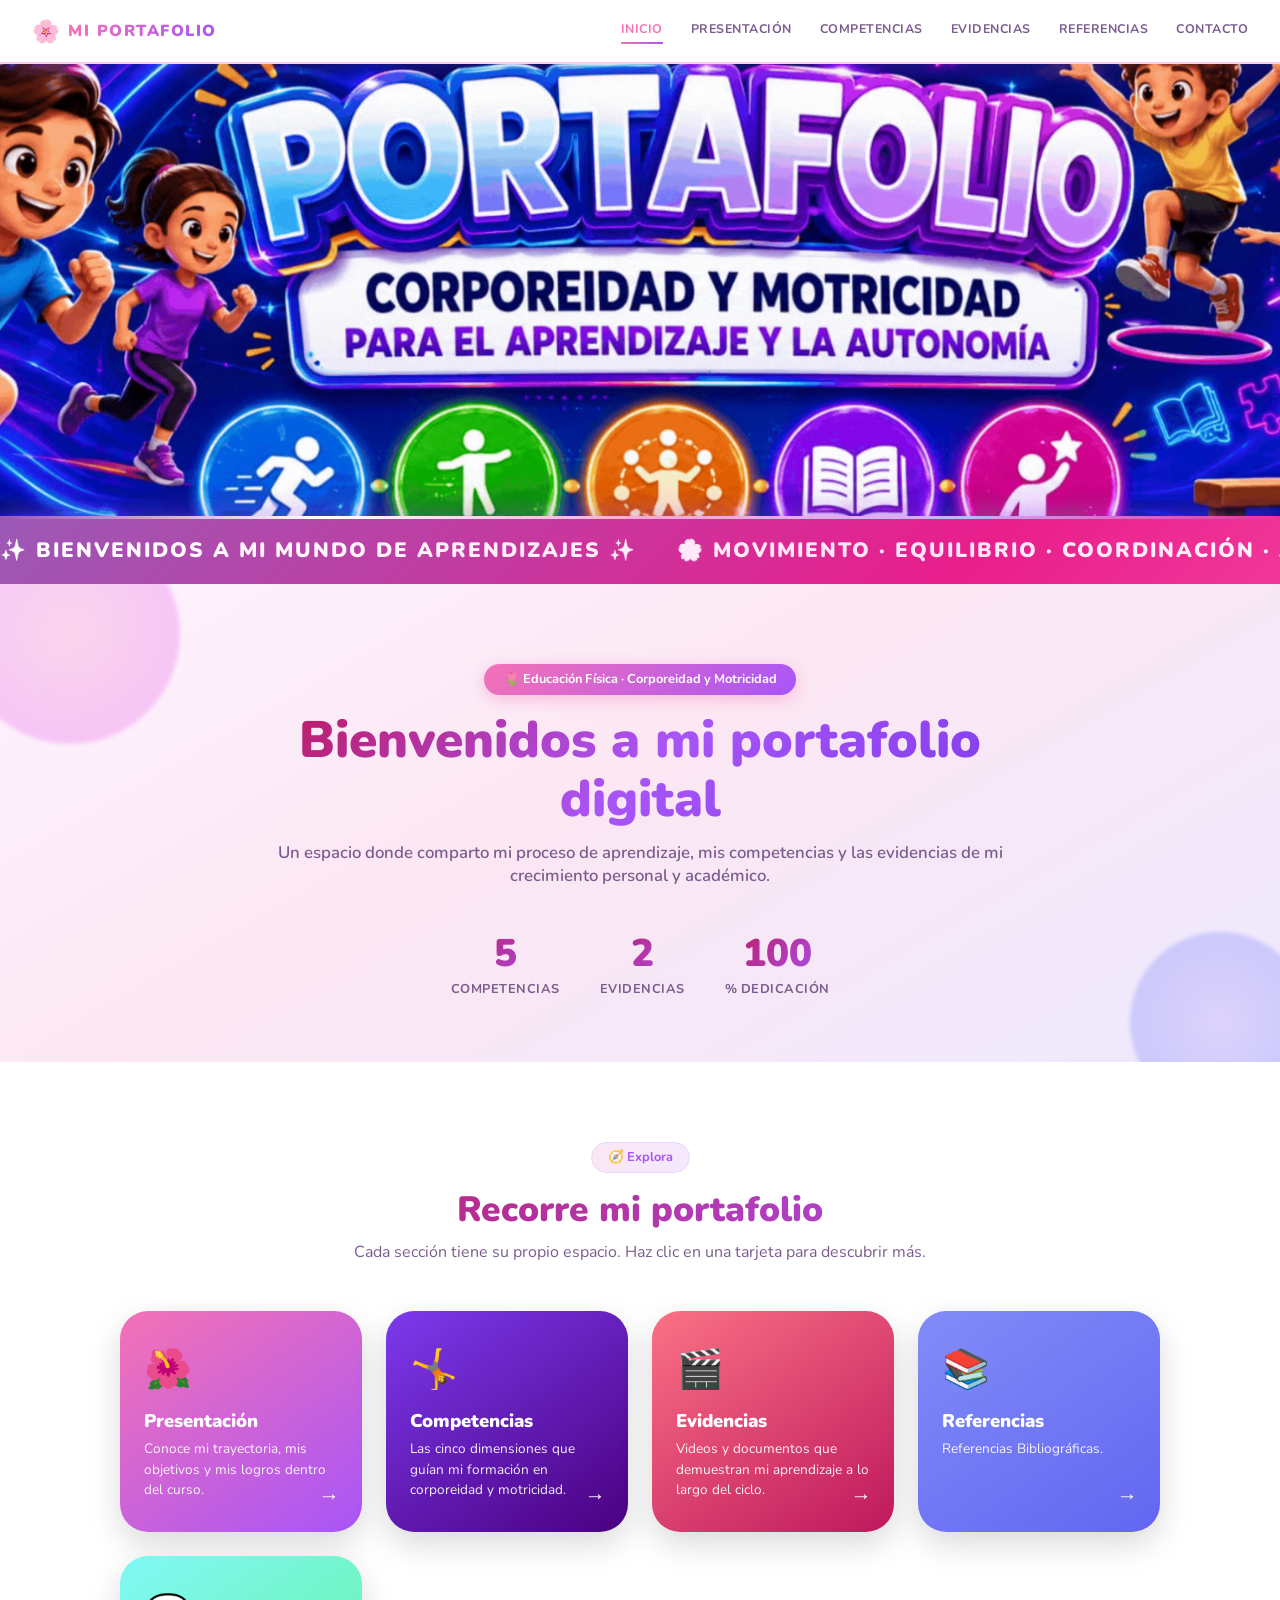
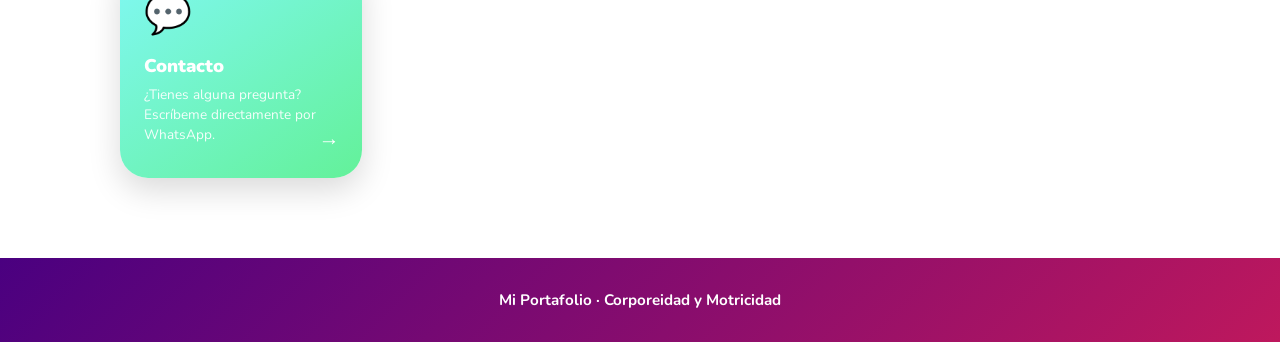
==== commit cd2bec3e: "Update icon for References card in index.html" ====
--- a/index.html
+++ b/index.html
@@ -59,11 +59,11 @@
   <!-- ══ HUB DE NAVEGACIÓN ══ -->
   <section class="section">
     <div class="container">
-      <div class="section__head reveal">
-        <span class="section__tag">🧭 Explora</span>
-        <h2 class="section__title">Recorre mi portafolio</h2>
-        <p class="section__desc">Cada sección tiene su propio espacio. Haz clic en una tarjeta para descubrir más.</p>
-      </div>
+        <div class="section__head reveal">
+          <span class="section__tag">🧭 Explora</span>
+          <h2 class="section__title">Recorre mi portafolio</h2>
+          <p class="section__desc">Cada sección tiene su propio espacio. Haz clic en una tarjeta para descubrir más.</p>
+        </div>
       <div class="hub-grid">
         <a href="presentacion.html" class="hub-card hub-card--1 reveal reveal--scale">
           <span class="hub-card__icon">🌺</span>
@@ -84,7 +84,7 @@
           <span class="hub-card__arrow">→</span>
         </a>
         <a href="Referencias.html" class="hub-card hub-card--4 reveal reveal--scale">
-          <span class="hub-card__icon">💬</span>
+          <span class="hub-card__icon">📚</span>
           <h3 class="hub-card__title">Referencias</h3>
           <p class="hub-card__desc">Referencias Bibliográficas.</p>
           <span class="hub-card__arrow">→</span>
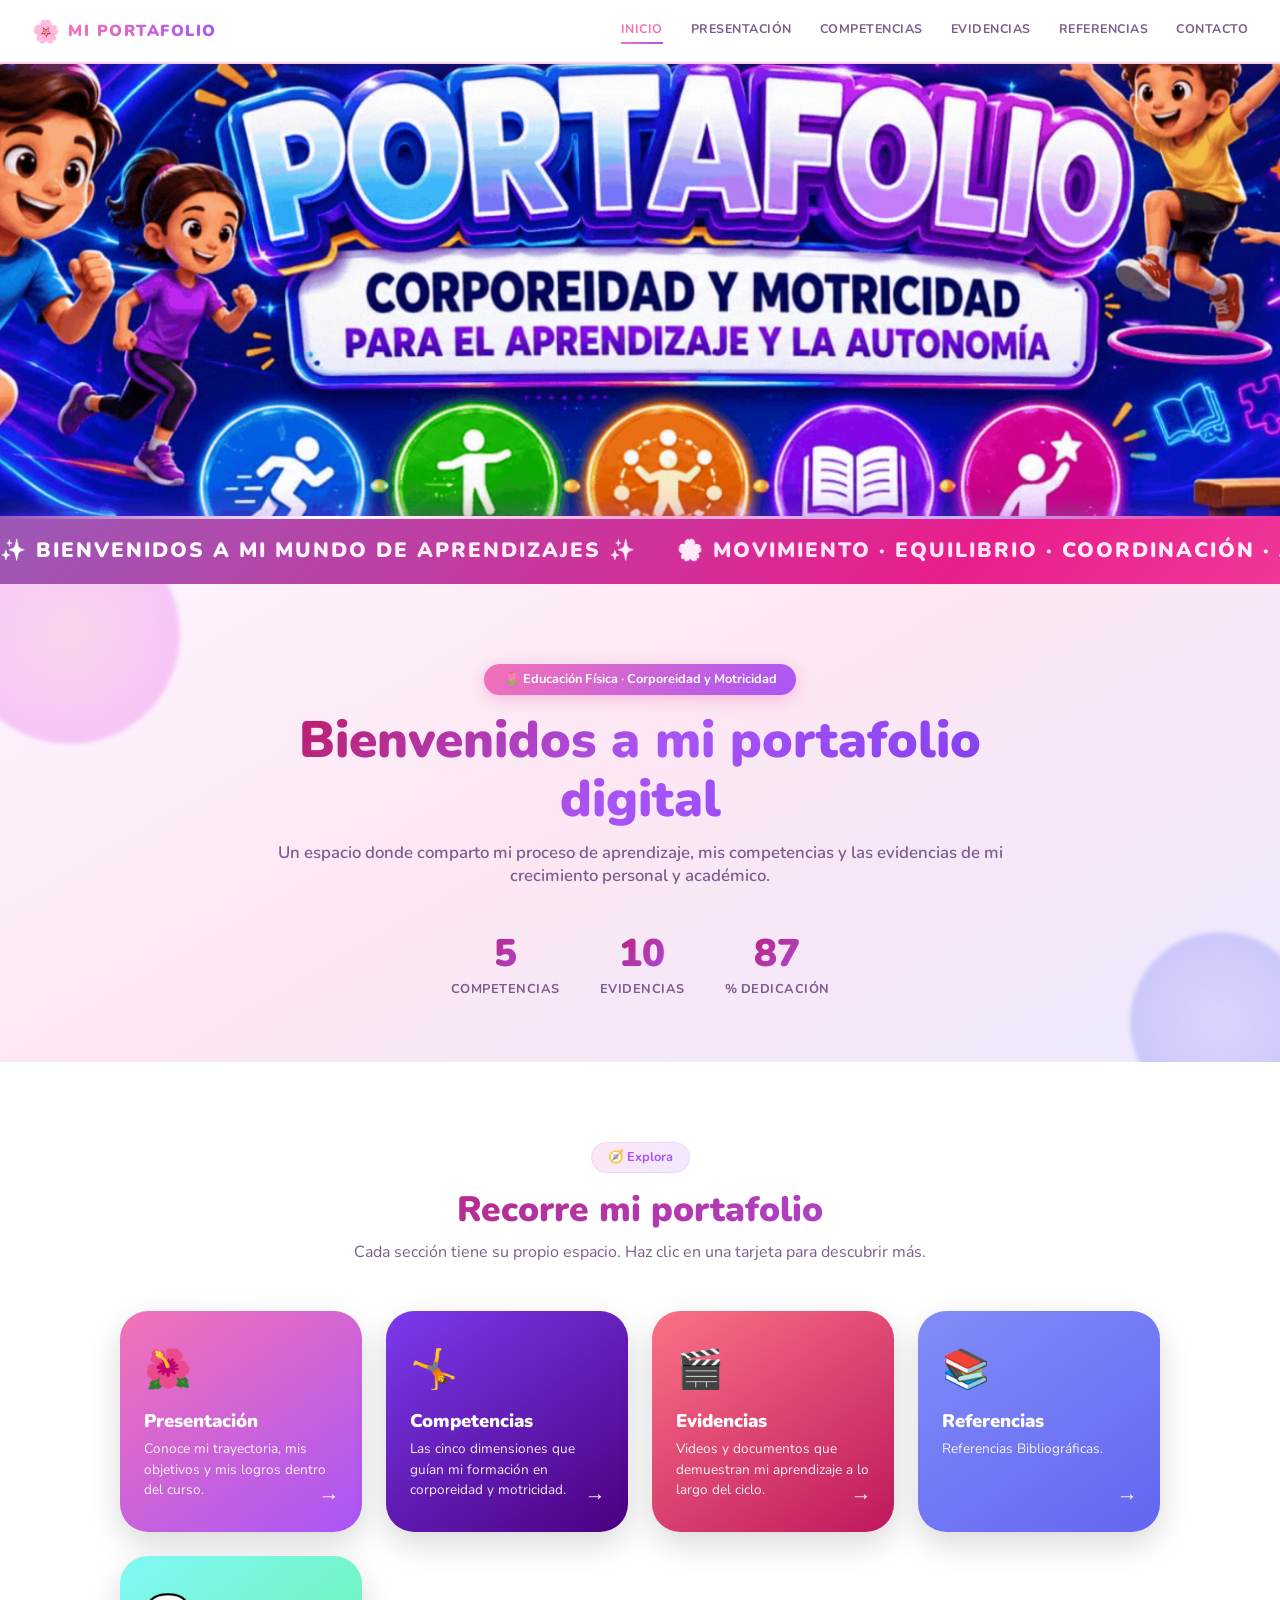
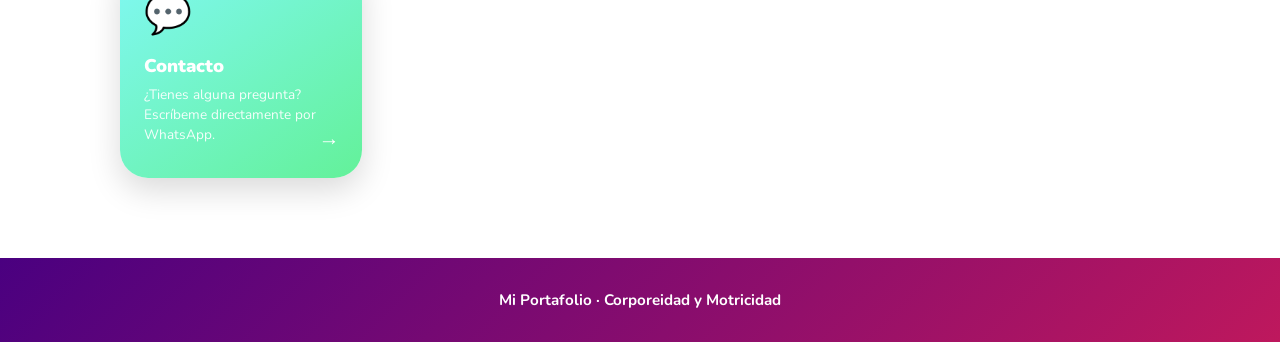
==== commit 2158d1c0: "Update evidence count from 2 to 10 in index.html" ====
--- a/index.html
+++ b/index.html
@@ -50,7 +50,7 @@
       <p class="page-hero__desc">Un espacio donde comparto mi proceso de aprendizaje, mis competencias y las evidencias de mi crecimiento personal y académico.</p>
       <div class="stats">
         <div class="stat"><div class="stat__num" data-count="5">0</div><div class="stat__label">Competencias</div></div>
-        <div class="stat"><div class="stat__num" data-count="2">0</div><div class="stat__label">Evidencias</div></div>
+        <div class="stat"><div class="stat__num" data-count="10">0</div><div class="stat__label">Evidencias</div></div>
         <div class="stat"><div class="stat__num" data-count="100">0</div><div class="stat__label">% Dedicación</div></div>
       </div>
     </div>
